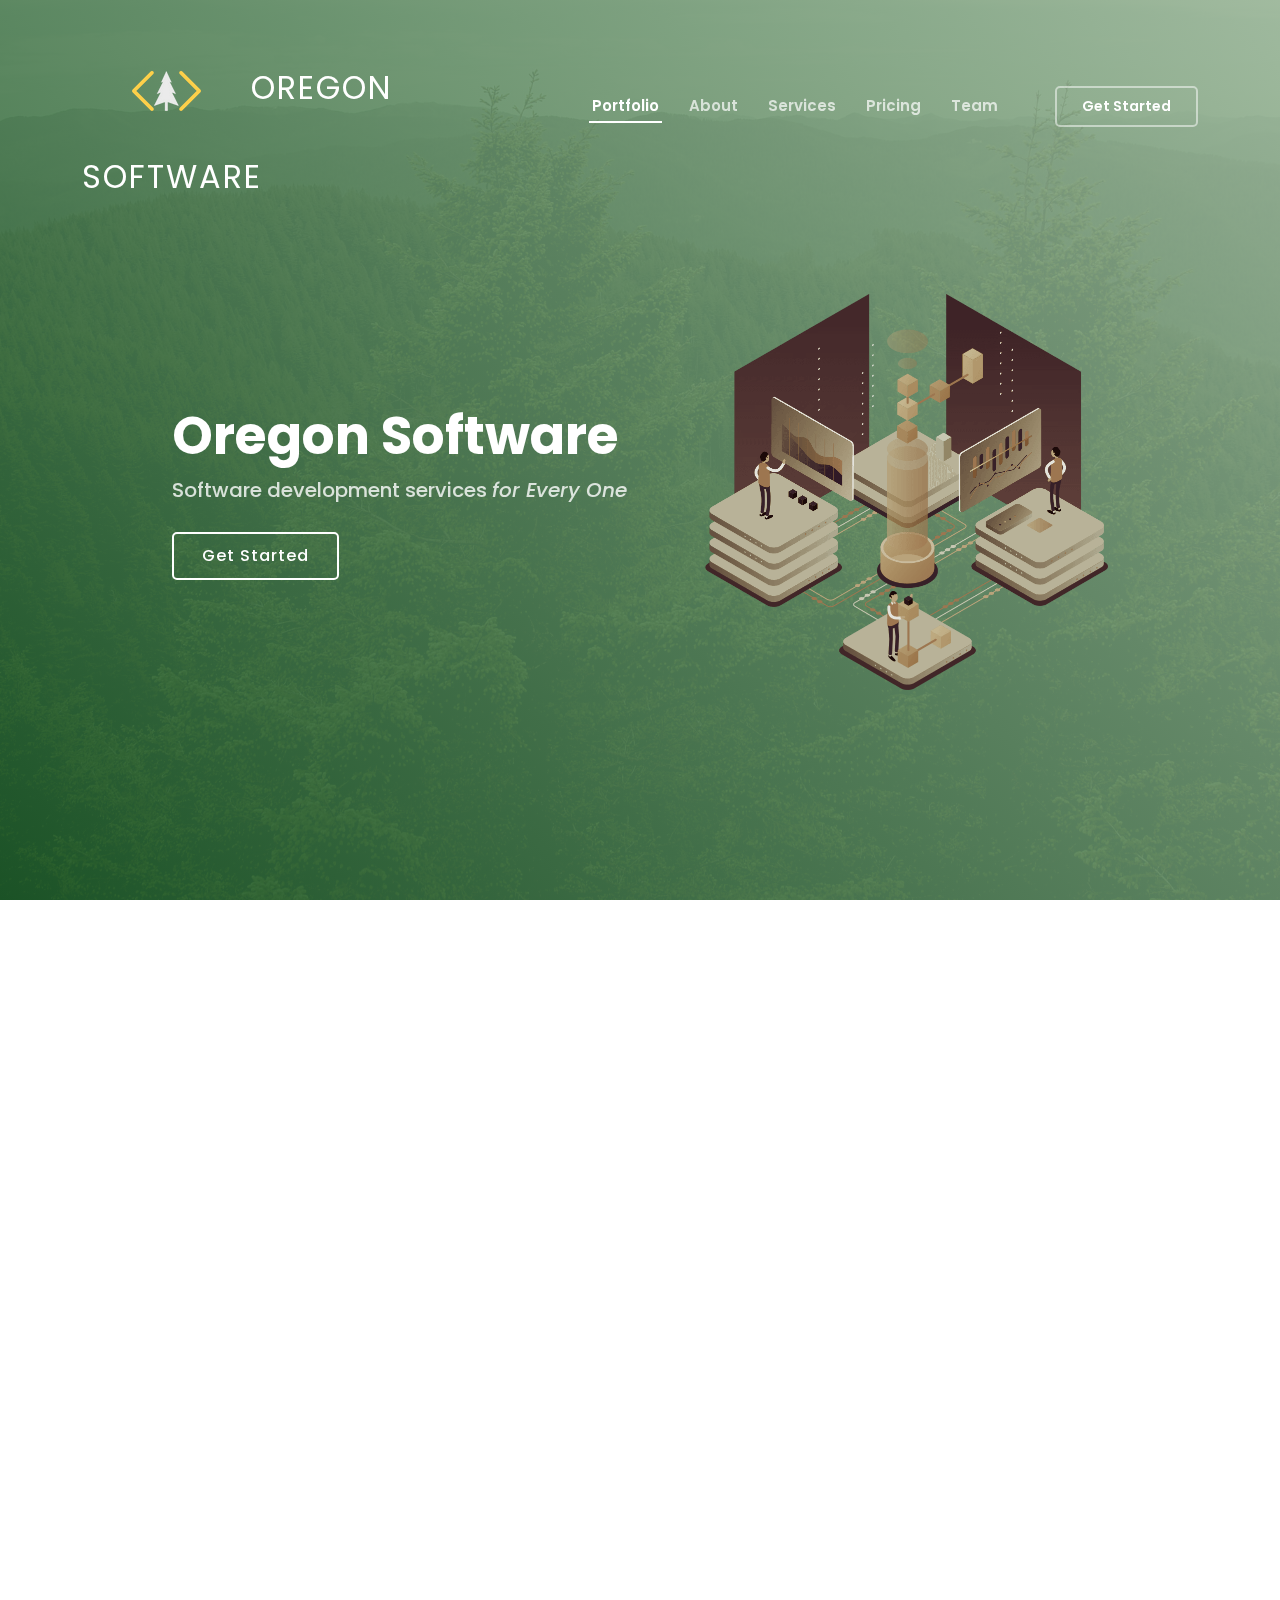
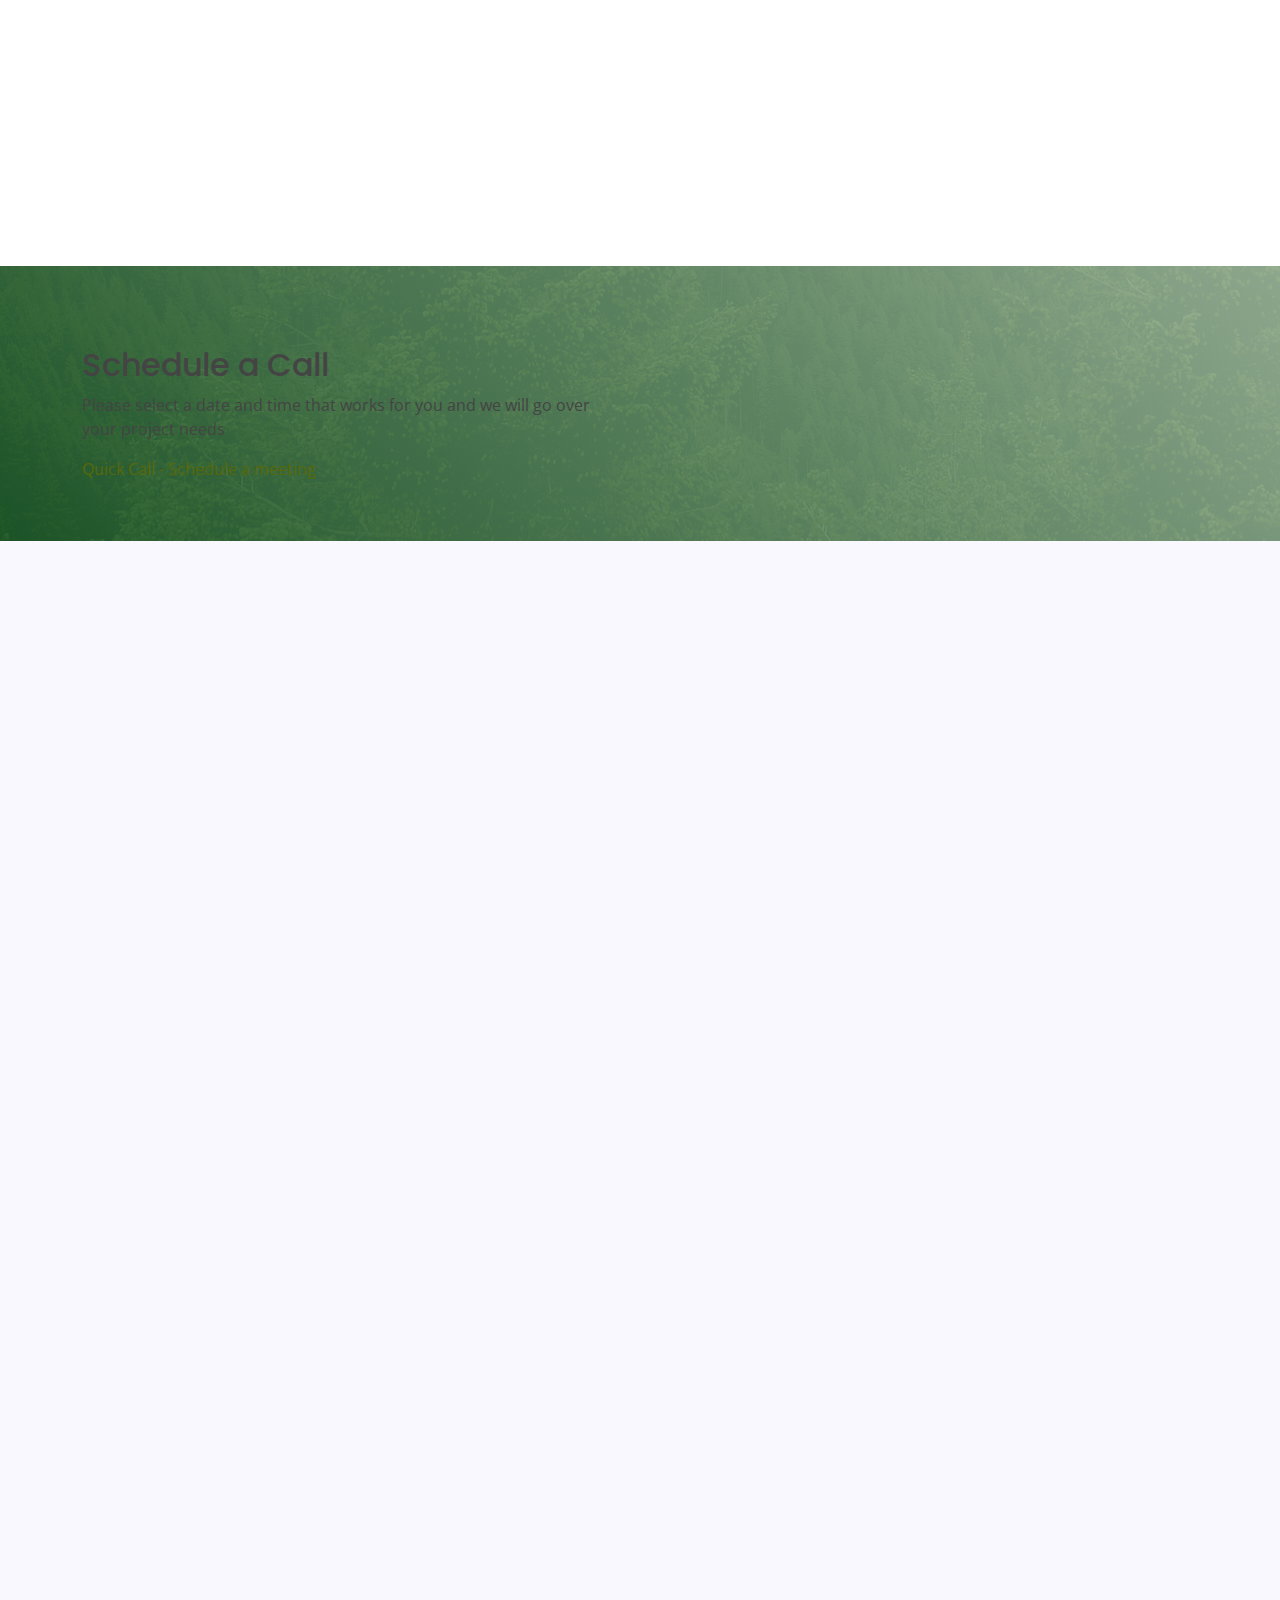
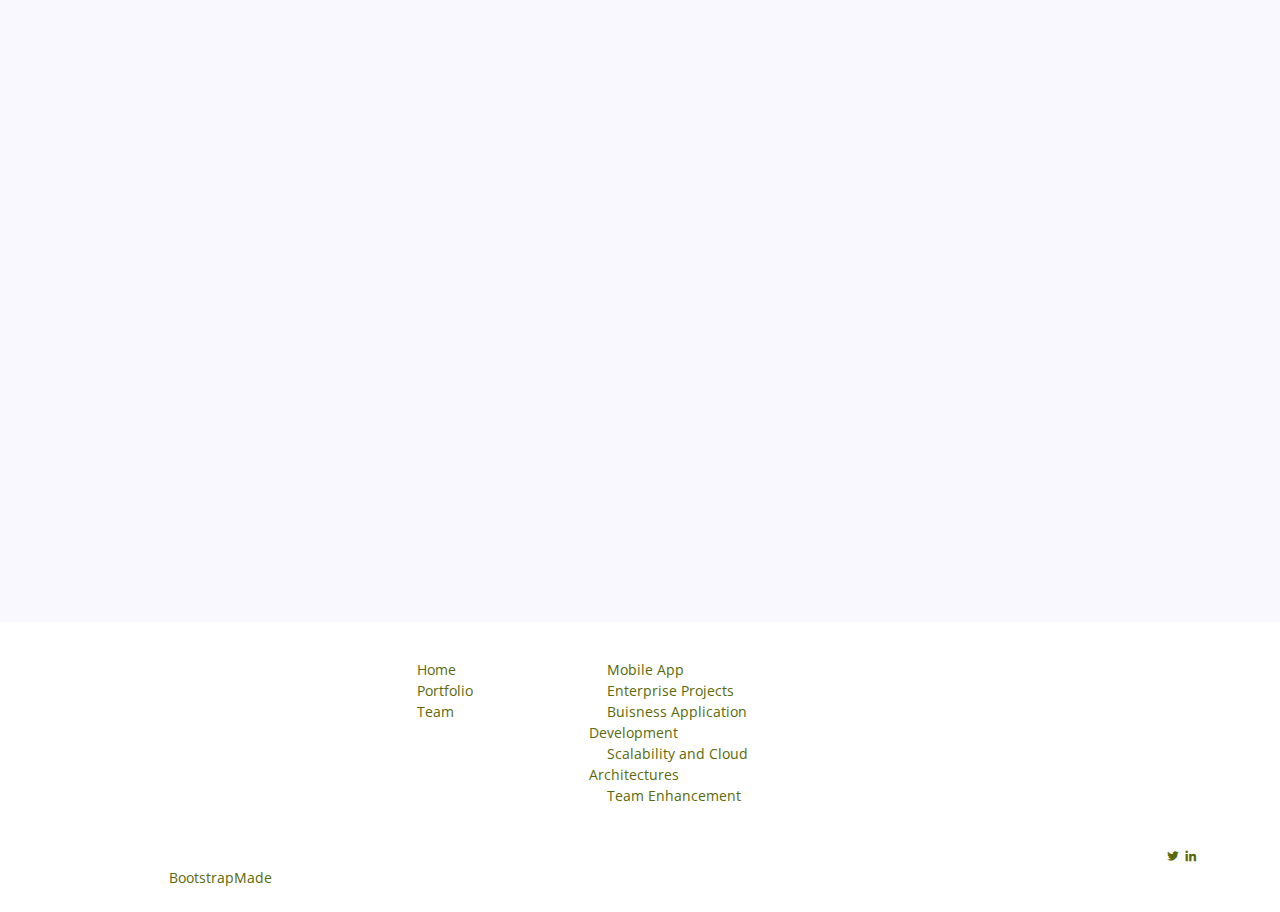
==== index.html @ da739f4c "update" ====
<!DOCTYPE html>
<html lang="en">

<head>
  <meta charset="utf-8">
  <meta content="width=device-width, initial-scale=1.0" name="viewport">

  <title>Oregon Software</title>
  <meta name="description" content="">
  <meta name="keywords" content="">

  <!-- Favicons -->
  <link href="assets/img/favicon.png" rel="icon">
  <link href="assets/img/apple-touch-icon.png" rel="apple-touch-icon">

  <!-- Google Fonts -->
  <link href="https://fonts.googleapis.com/css?family=Open+Sans:300,300i,400,400i,600,600i,700,700i|Roboto:300,300i,400,400i,500,500i,600,600i,700,700i|Poppins:300,300i,400,400i,500,500i,600,600i,700,700i" rel="stylesheet">

  <!-- Vendor CSS Files -->
  <link href="assets/vendor/aos/aos.css" rel="stylesheet">
  <link href="assets/vendor/bootstrap/css/bootstrap.min.css" rel="stylesheet">
  <link href="assets/vendor/bootstrap-icons/bootstrap-icons.css" rel="stylesheet">
  <link href="assets/vendor/boxicons/css/boxicons.min.css" rel="stylesheet">
  <link href="assets/vendor/glightbox/css/glightbox.min.css" rel="stylesheet">
  <link href="assets/vendor/swiper/swiper-bundle.min.css" rel="stylesheet">

  <!-- Template Main CSS File -->
  <link href="assets/css/style.css" rel="stylesheet">

</head>

<body>

  <!-- ======= Header ======= -->
  <header id="header" class="fixed-top ">
    <div class="container d-flex align-items-center justify-content-between">
      
      <h1 class="logo"><a href="index.html" class="logo"><img src="assets/img/logo-light.png" alt="" class="img-fluid">Oregon Software</a></h1>

      <nav id="navbar" class="navbar">
        <ul>
          <li><a class="nav-link scrollto active" href="portfolio-details.html">Portfolio</a></li>
          <li><a class="nav-link scrollto" href="#about">About</a></li>
          <li><a class="nav-link scrollto" href="#services">Services</a></li>
          <li><a class="nav-link scrollto" href="#pricing">Pricing</a></li>
          <li><a href="team.html">Team</a></li>
          <li><a class="getstarted scrollto" href="#about">Get Started</a></li>
        </ul>
        <i class="bi bi-list mobile-nav-toggle"></i>
      </nav><!-- .navbar -->

    </div>
  </header><!-- End Header -->

  <!-- ======= Hero Section ======= -->
  <section id="hero" class="d-flex align-items-center">

    <div class="container-fluid" data-aos="fade-up">
      <div class="row justify-content-center">
        <div class="col-xl-5 col-lg-6 pt-3 pt-lg-0 order-2 order-lg-1 d-flex flex-column justify-content-center">
          <h1>Oregon Software</h1>
          <h2 data-aos="fade-up" data-aos-delay="400" class="aos-init aos-animate">Software development services <em>for Every One</em></h2>
          <div><a href="#about" class="btn-get-started scrollto">Get Started</a></div>
        </div>
        <div class="col-xl-4 col-lg-6 order-1 order-lg-2 hero-img" data-aos="zoom-in" data-aos-delay="150">
          <img src="assets/img/hero-img.png" class="img-fluid animated" alt="">
        </div>
      </div>
    </div>

  </section><!-- End Hero -->

  <main id="main">

    <!-- ======= About Section ======= -->
    <section id="about" class="about">
      <div class="container">

        <div class="row">
          <div class="col-lg-6 order-1 order-lg-2" data-aos="zoom-in" data-aos-delay="150">
            <img src="assets/img/about.jpg" class="img-fluid" alt="">
          </div>
          <div class="col-lg-6 pt-4 pt-lg-0 order-2 order-lg-1 content" data-aos="fade-right">
            <h1>What we do</h1>
            <p>something something</p> 
              <ul>
                <li>Encourages open communication and collaboration among team members</li>
                <li>Builds trust and fosters a culture of honesty and accountability</li>
                <li>Improves decision-making by providing more information and insights</li>
                <li>Facilitates continuous improvement by identifying areas for growth and development</li>
                </ul>
                <h2>Positivity for Teams</h2>
                <ul>
                <li>Reduces conflicts and misunderstandings by making expectations clear and explicit</li>
                <li>Increases productivity by eliminating unnecessary bureaucracy and delays</li>
                <li>Enhances employee engagement and satisfaction by promoting transparency and fairness</li>
                <li>Helps attract and retain top talent by demonstrating a commitment to openness and transparency</li>
                <li>Encourages innovation and experimentation by creating a safe space for sharing ideas and feedback</li>
              </ul>
            <a href="#counts" class="read-more">Get Started! <i class="bi bi-long-arrow-right"></i></a>
          </div>
        </div>

      </div>
    </section><!-- End About Section -->

    <!-- ======= Counts Section ======= -->
    <section id="counts" class="counts">
      <div class="container">
        <div class="row">
          <div class="col-md-6">
            <h2>Schedule a Call</h2>
            <p>Please select a date and time that works for you and we will go over your project needs</p>
            <!-- Calendar inline widget -->
            <script type="text/javascript" async src="https://static.zcal.co/embed/v1/embed.js"></script>
            <div class="zcal-inline-widget"><a href="https://zcal.co/i/DWUW3Bte">Quick Call - Schedule a meeting</a></div>
          </div>

        </div>
      </div>
    </section><!-- End Counts Section -->

    <!-- ======= Services Section ======= -->
    <section id="services" class="services section-bg">
      <div class="container" data-aos="fade-up">

        <div class="section-title">
          <h2>Software!</h2>
          <p>Software Development</p>
        </div>

        <div class="row gy-4">
          <div class="col-lg-4 col-md-6 d-flex align-items-stretch" data-aos="zoom-in" data-aos-delay="100">
            <div class="icon-box iconbox-blue">
              <div class="icon">
                <svg width="100" height="100" viewBox="0 0 600 600" xmlns="http://www.w3.org/2000/svg">
                  <path stroke="none" stroke-width="0" fill="#f5f5f5" d="M300,521.0016835830174C376.1290562159157,517.8887921683347,466.0731472004068,529.7835943286574,510.70327084640275,468.03025145048787C554.3714126377745,407.6079735673963,508.03601936045806,328.9844924480964,491.2728898941984,256.3432110539036C474.5976632858925,184.082847569629,479.9380746630129,96.60480741107993,416.23090153303,58.64404602377083C348.86323505073057,18.502131276798302,261.93793281208167,40.57373210992963,193.5410806939664,78.93577620505333C130.42746243093433,114.334589627462,98.30271207620316,179.96522072025542,76.75703585869454,249.04625023123273C51.97151888228291,328.5150500222984,13.704378332031375,421.85034740162234,66.52175969318436,486.19268352777647C119.04800174914682,550.1803526380478,217.28368757567262,524.383925680826,300,521.0016835830174"></path>
                </svg>
                <i class="bx bxl-dribbble"></i>
              </div>
              <h4><a href="">Development</a></h4>
              <ul>
                <li><strong>Introduction to radical transparency in software development:</strong><br/> In this session, we will discuss what radical transparency is and how it can benefit software development teams.</li>
         
              </ul>
            </div>
          </div>

          <div class="col-lg-4 col-md-6 d-flex align-items-stretch" data-aos="zoom-in" data-aos-delay="200">
            <div class="icon-box iconbox-orange ">
              <div class="icon">
                <svg width="100" height="100" viewBox="0 0 600 600" xmlns="http://www.w3.org/2000/svg">
                  <path stroke="none" stroke-width="0" fill="#f5f5f5" d="M300,582.0697525312426C382.5290701553225,586.8405444964366,449.9789794690241,525.3245884688669,502.5850820975895,461.55621195738473C556.606425686781,396.0723002908107,615.8543463187945,314.28637112970534,586.6730223649479,234.56875336149918C558.9533121215079,158.8439757836574,454.9685369536778,164.00468322053177,381.49747125262974,130.76875717737553C312.15926192815925,99.40240125094834,248.97055460311594,18.661163978235184,179.8680185752513,50.54337015887873C110.5421016452524,82.52863877960104,119.82277516462835,180.83849132639028,109.12597500060166,256.43424936330496C100.08760227029461,320.3096726198365,92.17705696193138,384.0621239912766,124.79988738764834,439.7174275375508C164.83382741302287,508.01625554203684,220.96474134820875,577.5009287672846,300,582.0697525312426"></path>
                </svg>
                <i class="bx bx-file"></i>
              </div>
              <h4><a href="">Design</a></h4>
              <ul>
                <li><strong>Overview of training katas and their role in developing new skills:</strong><br/>We will discuss what training katas are and how they can be used to develop new skills.</li>
              
              </ul>
            </div>
          </div>

          <div class="col-lg-4 col-md-6 d-flex align-items-stretch" data-aos="zoom-in" data-aos-delay="300">
            <div class="icon-box iconbox-pink">
              <div class="icon">
                <svg width="100" height="100" viewBox="0 0 600 600" xmlns="http://www.w3.org/2000/svg">
                  <path stroke="none" stroke-width="0" fill="#f5f5f5" d="M300,541.5067337569781C382.14930387511276,545.0595476570109,479.8736841581634,548.3450877840088,526.4010558755058,480.5488172755941C571.5218469581645,414.80211281144784,517.5187510058486,332.0715597781072,496.52539010469104,255.14436215662573C477.37192572678356,184.95920475031193,473.57363656557914,105.61284051026155,413.0603344069578,65.22779650032875C343.27470386102294,18.654635553484475,251.2091493199835,5.337323636656869,175.0934190732945,40.62881213300186C97.87086631185822,76.43348514350839,51.98124368387456,156.15599469081315,36.44837278890362,239.84606092416172C21.716077023791087,319.22268207091537,43.775223500013084,401.1760424656574,96.891909868211,461.97329694683043C147.22146801428983,519.5804099606455,223.5754009179313,538.201503339737,300,541.5067337569781"></path>
                </svg>
                <i class="bx bx-tachometer"></i>
              </div>
              <h4><a href="">Summary</a></h4>
              <p>Overall.</p>
            </div>
          </div>

          
      </div>
    </section><!-- End Services Section -->



    <!-- ======= Testimonials Section ======= -->
    <section id="testimonials" class="testimonials section-bg">
      <div class="container" data-aos="fade-up">

        <div class="section-title">
          <h2>Testimonials</h2>
          <p>These are 100% "real" testimonials, and "not" generated by an AI in the style of a celebrity.  Transparency!</p>
        </div>

        <div class="testimonials-slider swiper" data-aos="fade-up" data-aos-delay="100">
          <div class="swiper-wrapper">

            <div class="swiper-slide">
              <div class="testimonial-item">
                <p>
                  <i class="bx bxs-quote-alt-left quote-icon-left"></i>
                  I was skeptical at first, but after attending the radical software development training, I realized that my entire life had been leading up to that moment. I finally found my true purpose in life: to debug code until the wee hours of the morning. Thank you, radical software development training, for showing me the light!
                  <i class="bx bxs-quote-alt-right quote-icon-right"></i>
                </p>
                <img src="assets/img/testimonials/andy.jpeg" class="testimonial-img" alt="">
                <h3>Andy Kaufman</h3>
                <h4>CTO &amp; Founder</h4>
              </div>
            </div><!-- End testimonial item -->

            <div class="swiper-slide">
              <div class="testimonial-item">
                <p>
                  <i class="bx bxs-quote-alt-left quote-icon-left"></i>
                  Before I started radical software therapy, I thought I was losing my mind. My code was buggy, my deadlines were looming, and my boss was breathing down my neck. But after just one session, I felt like a new man. They helped me work through my issues with debugging and gave me some great tips for managing my stress. Now, I'm a lean, mean, coding machine! Thanks, radical software therapy, for giving me the tools to succeed!
                  <i class="bx bxs-quote-alt-right quote-icon-right"></i>
                </p>
                <img src="assets/img/testimonials/katz.jpg" class="testimonial-img" alt="">
                <h3>Dr. Katz</h3>
                <h4>Backend Developer</h4>
              </div>
            </div><!-- End testimonial item -->

            <div class="swiper-slide">
              <div class="testimonial-item">
                <p>
                  <i class="bx bxs-quote-alt-left quote-icon-left"></i>
                  Let me tell you something, folks. Before I attended the radical software development training, I was just another angry man shouting at his computer. But now, I'm an angry man who knows how to shout at his computer with purpose. If you want to unleash your inner rage and turn it into something productive, this training is for you!
                  <i class="bx bxs-quote-alt-right quote-icon-right"></i>
                </p>
                <img src="assets/img/testimonials/lewis.jpeg" class="testimonial-img" alt="">
                <h3>Lewis Black</h3>
                <h4>UX/UI</h4>
              </div>
            </div><!-- End testimonial item -->

            <div class="swiper-slide">
              <div class="testimonial-item">
                <p>
                  <i class="bx bxs-quote-alt-left quote-icon-left"></i>
                  I was a bit intimidated by the whole programming thing, but the radical software development training made it accessible and fun. I never thought I'd say this, but I actually enjoy writing code now. It's like solving a puzzle, except the puzzle is constantly changing and sometimes frustrating. Thanks for the challenge, radical software development training!
                  <i class="bx bxs-quote-alt-right quote-icon-right"></i>
                </p>
                <img src="assets/img/testimonials/janeane.jpg" class="testimonial-img" alt="">
                <h3>Janeane Garofalo</h3>
                <h4>Freelance Data Scientist</h4>
              </div>
            </div><!-- End testimonial item -->

            <div class="swiper-slide">
              <div class="testimonial-item">
                <p>
                  <i class="bx bxs-quote-alt-left quote-icon-left"></i>
                  I just had to come back and tell you folks about the impact the radical software development training had on my life. I used to be a stand-up comedian, but now I'm a sit-down programmer. I don't know what that means, but I do know that I'm making more money and getting more laughs. Thanks, radical software development training, for giving me a new lease on life!
                  <i class="bx bxs-quote-alt-right quote-icon-right"></i>
                </p>
                <img src="assets/img/testimonials/andy.jpeg" class="testimonial-img" alt="">
                <h3>Andy Kaufman (again)</h3>
                <h4>Pro Wrestler</h4>
              </div>
            </div><!-- End testimonial item -->

          </div>
          <div class="swiper-pagination"></div>
        </div>

      </div>
    </section><!-- End Testimonials Section -->

    
   

    
  <!-- ======= Footer ======= -->
  <footer id="footer">

    <div class="footer-top">
      <div class="container">
        <div class="row">

          <div class="col-lg-3 col-md-6 footer-contact">
            <h3>Oregon Software</h3>
            <p>
              Portland, Oregon <br>
              United States <br><br>
              <strong>Email:</strong> info@oregonsoftware.com<br>
            </p>
          </div>

          <div class="col-lg-2 col-md-6 footer-links">
            <h4>Useful Links</h4>
            <ul>
              <li><i class="bx bx-chevron-right"></i> <a href="index.html">Home</a></li>
              <li><i class="bx bx-chevron-right"></i> <a href="portfolio-details.html">Portfolio</a></li>
              <li><i class="bx bx-chevron-right"></i> <a href="team.html">Team</a></li>
            </ul>
          </div>

          <div class="col-lg-3 col-md-6 footer-links">
            <h4>Our Services</h4>
            <ul>
              <li><i class="bx bx-chevron-right"></i> <a href="#">Mobile App</a></li>
              <li><i class="bx bx-chevron-right"></i> <a href="#">Enterprise Projects</a></li>
              <li><i class="bx bx-chevron-right"></i> <a href="#">Buisness Application Development</a></li>
              <li><i class="bx bx-chevron-right"></i> <a href="#">Scalability and Cloud Architectures</a></li>
              <li><i class="bx bx-chevron-right"></i> <a href="#">Team Enhancement</a></li>
            </ul>
          </div>

        </div>
      </div>
    </div>

    <div class="container">

      <div class="copyright-wrap d-md-flex py-4">
        <div class="me-md-auto text-center text-md-start">
          <div class="copyright">
            &copy; Copyright <strong><span>Oregon Software</span></strong>. All Rights Reserved
          </div>
          <div class="credits">
            <!-- All the links in the footer should remain intact. -->
            <!-- You can delete the links only if you purchased the pro version. -->
            <!-- Licensing information: https://bootstrapmade.com/license/ -->
            <!-- Purchase the pro version with working PHP/AJAX contact form: https://bootstrapmade.com/techie-free-skin-bootstrap-3/ -->
            Designed by <a href="https://bootstrapmade.com/">BootstrapMade</a>
          </div>
        </div>
        <div class="social-links text-center text-md-right pt-3 pt-md-0">
          <a href="https://www.twitter.com/radtherapydev" class="twitter"><i class="bx bxl-twitter"></i></a>
          <a href="https://www.linkedin.com/company/openbuild" class="linkedin"><i class="bx bxl-linkedin"></i></a>
        </div>
      </div>

    </div>
  </footer><!-- End Footer -->

  <a href="#" class="back-to-top d-flex align-items-center justify-content-center"><i class="bi bi-arrow-up-short"></i></a>
  <div id="preloader"></div>

  <!-- Vendor JS Files -->
  <script src="assets/vendor/purecounter/purecounter_vanilla.js"></script>
  <script src="assets/vendor/aos/aos.js"></script>
  <script src="assets/vendor/bootstrap/js/bootstrap.bundle.min.js"></script>
  <script src="assets/vendor/glightbox/js/glightbox.min.js"></script>
  <script src="assets/vendor/isotope-layout/isotope.pkgd.min.js"></script>
  <script src="assets/vendor/swiper/swiper-bundle.min.js"></script>
  <script src="assets/vendor/php-email-form/validate.js"></script>

  <!-- Template Main JS File -->
  <script src="assets/js/main.js"></script>

  <!-- Feth Jokes JS File -->
  <script src="assets/js/jokes.js"></script>

</body>

</html>
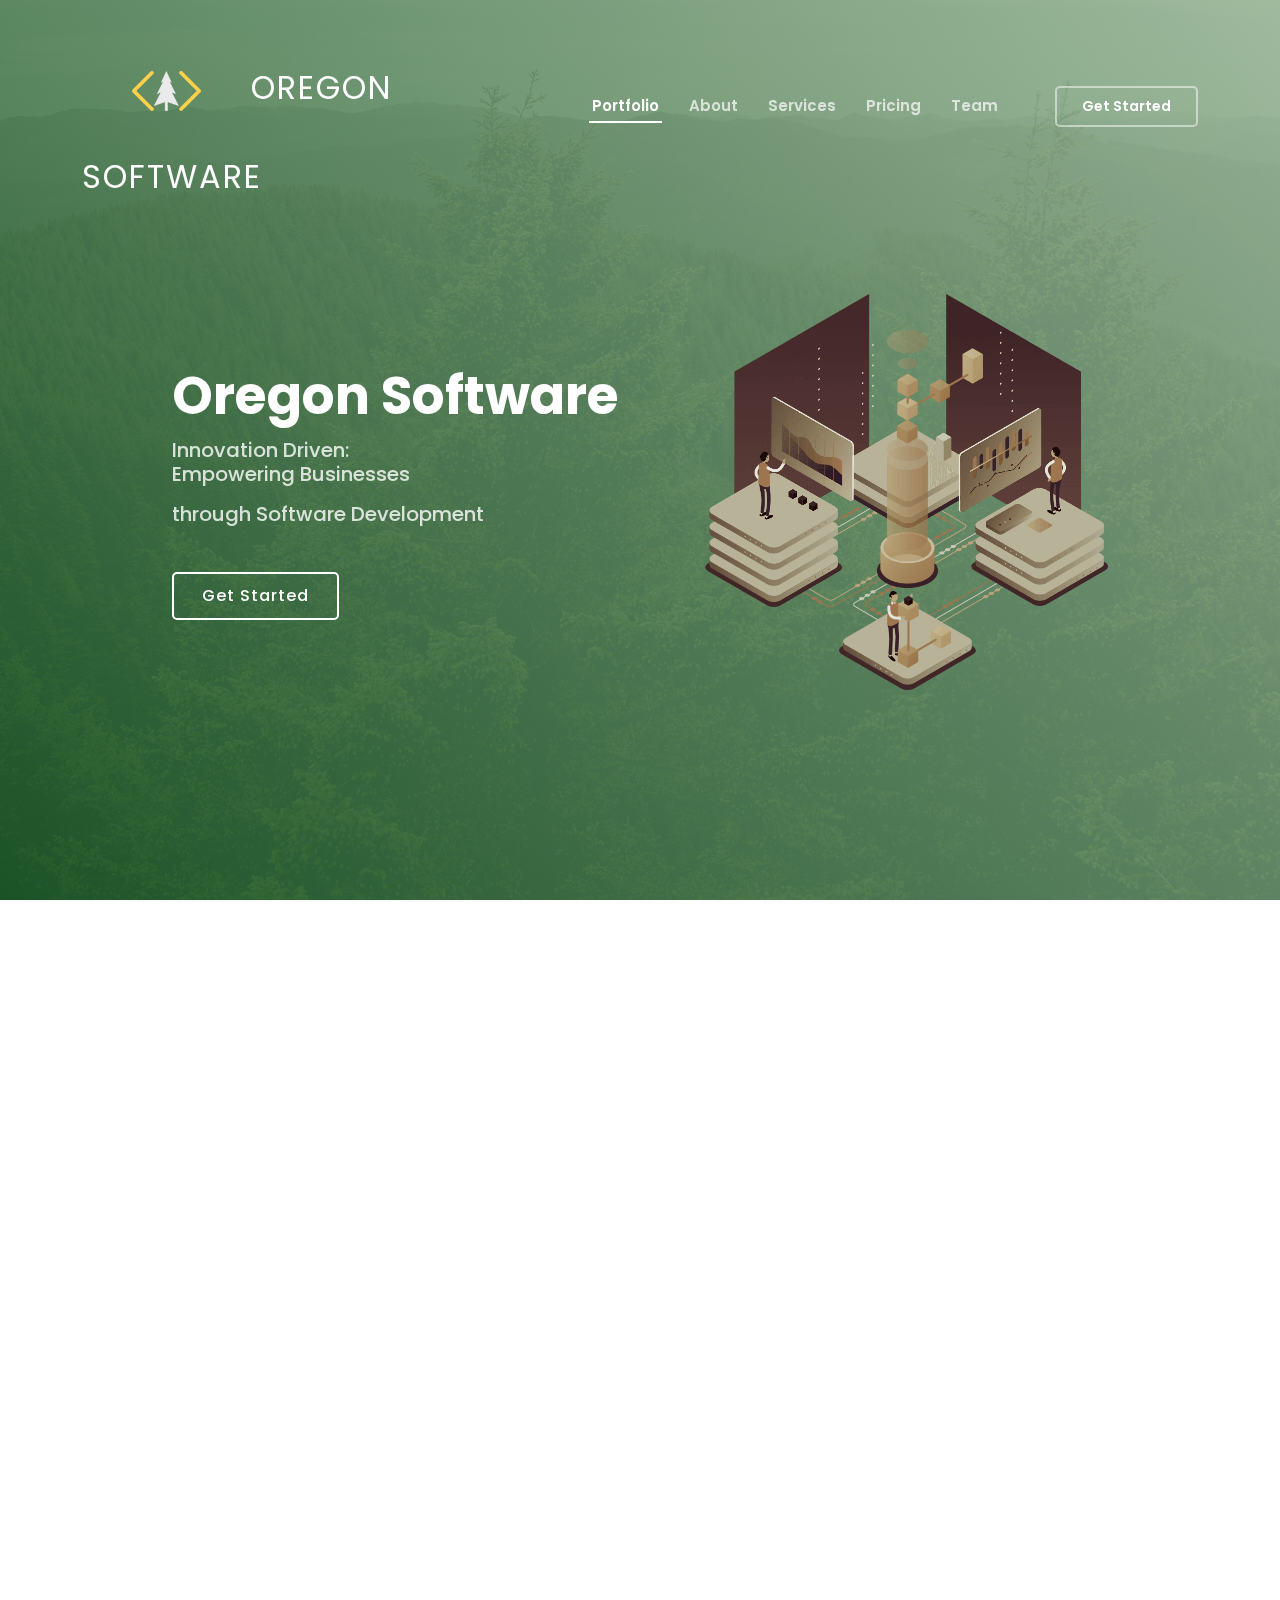
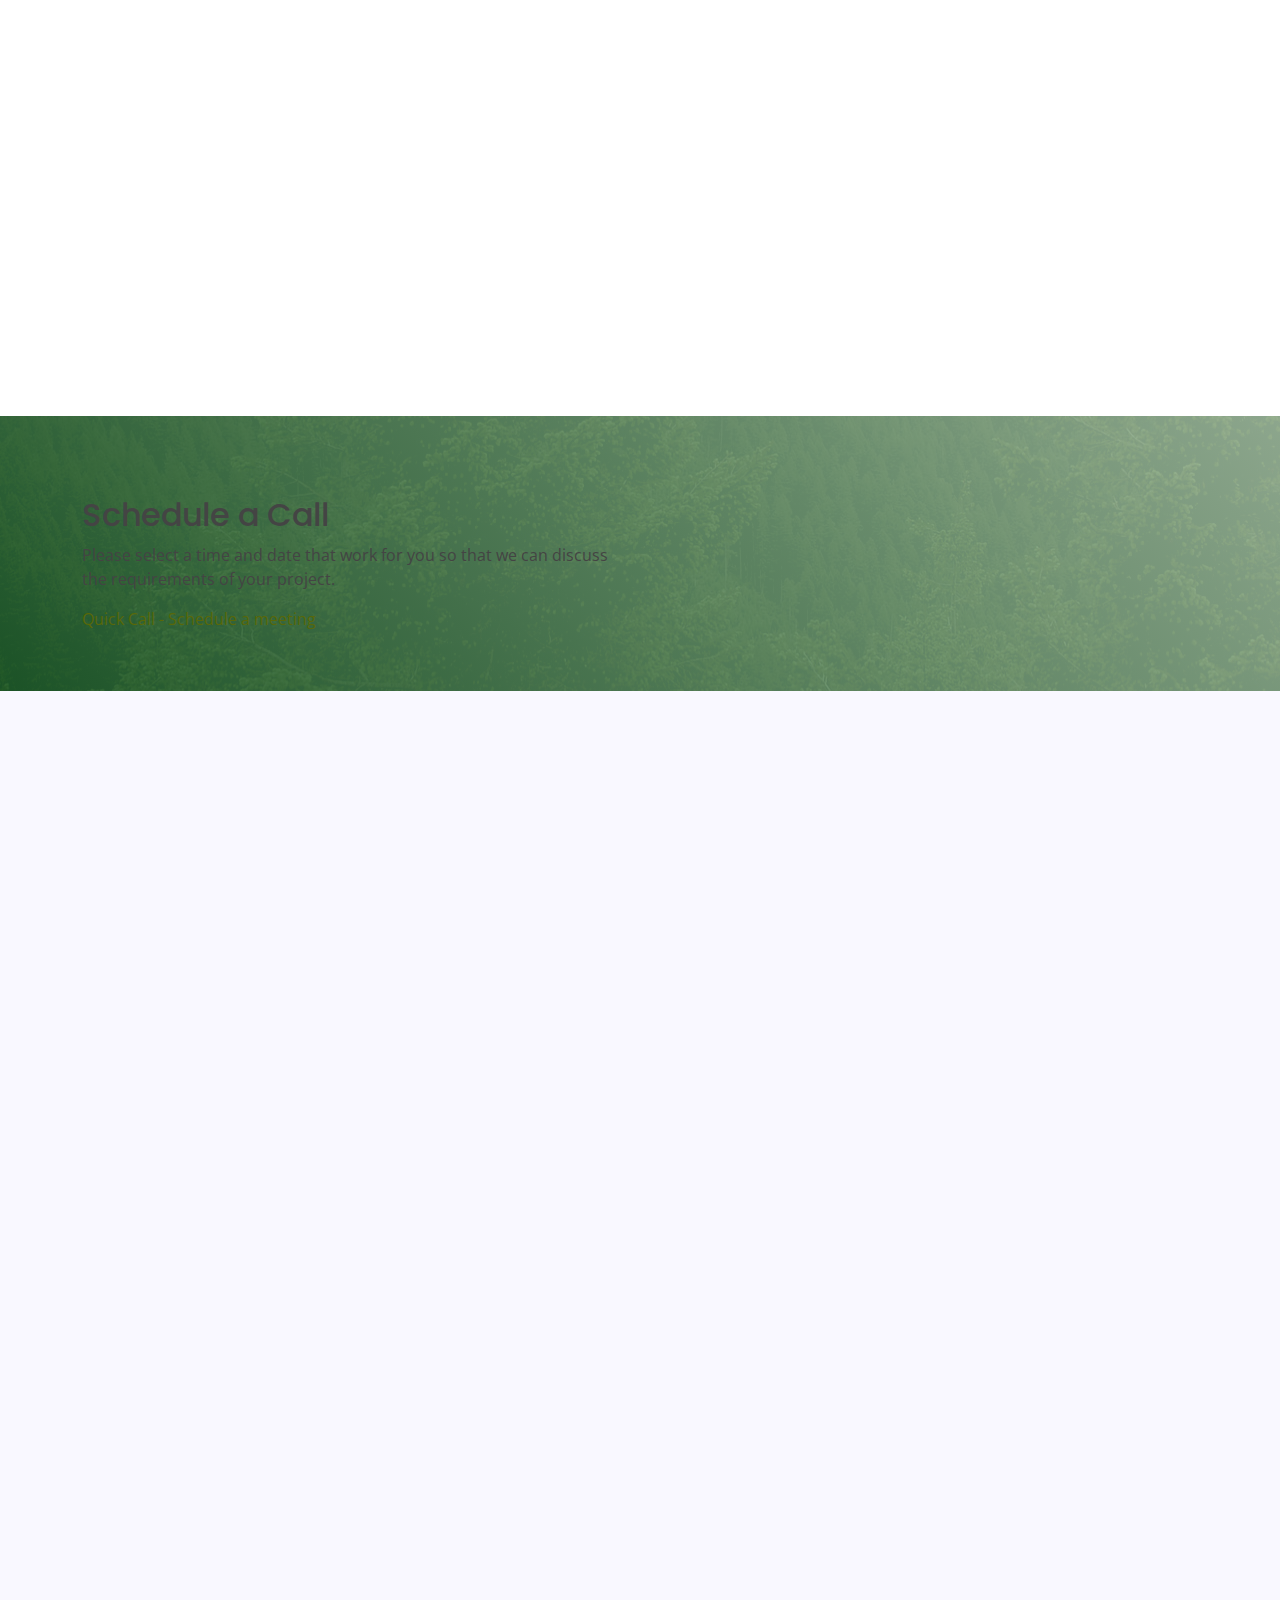
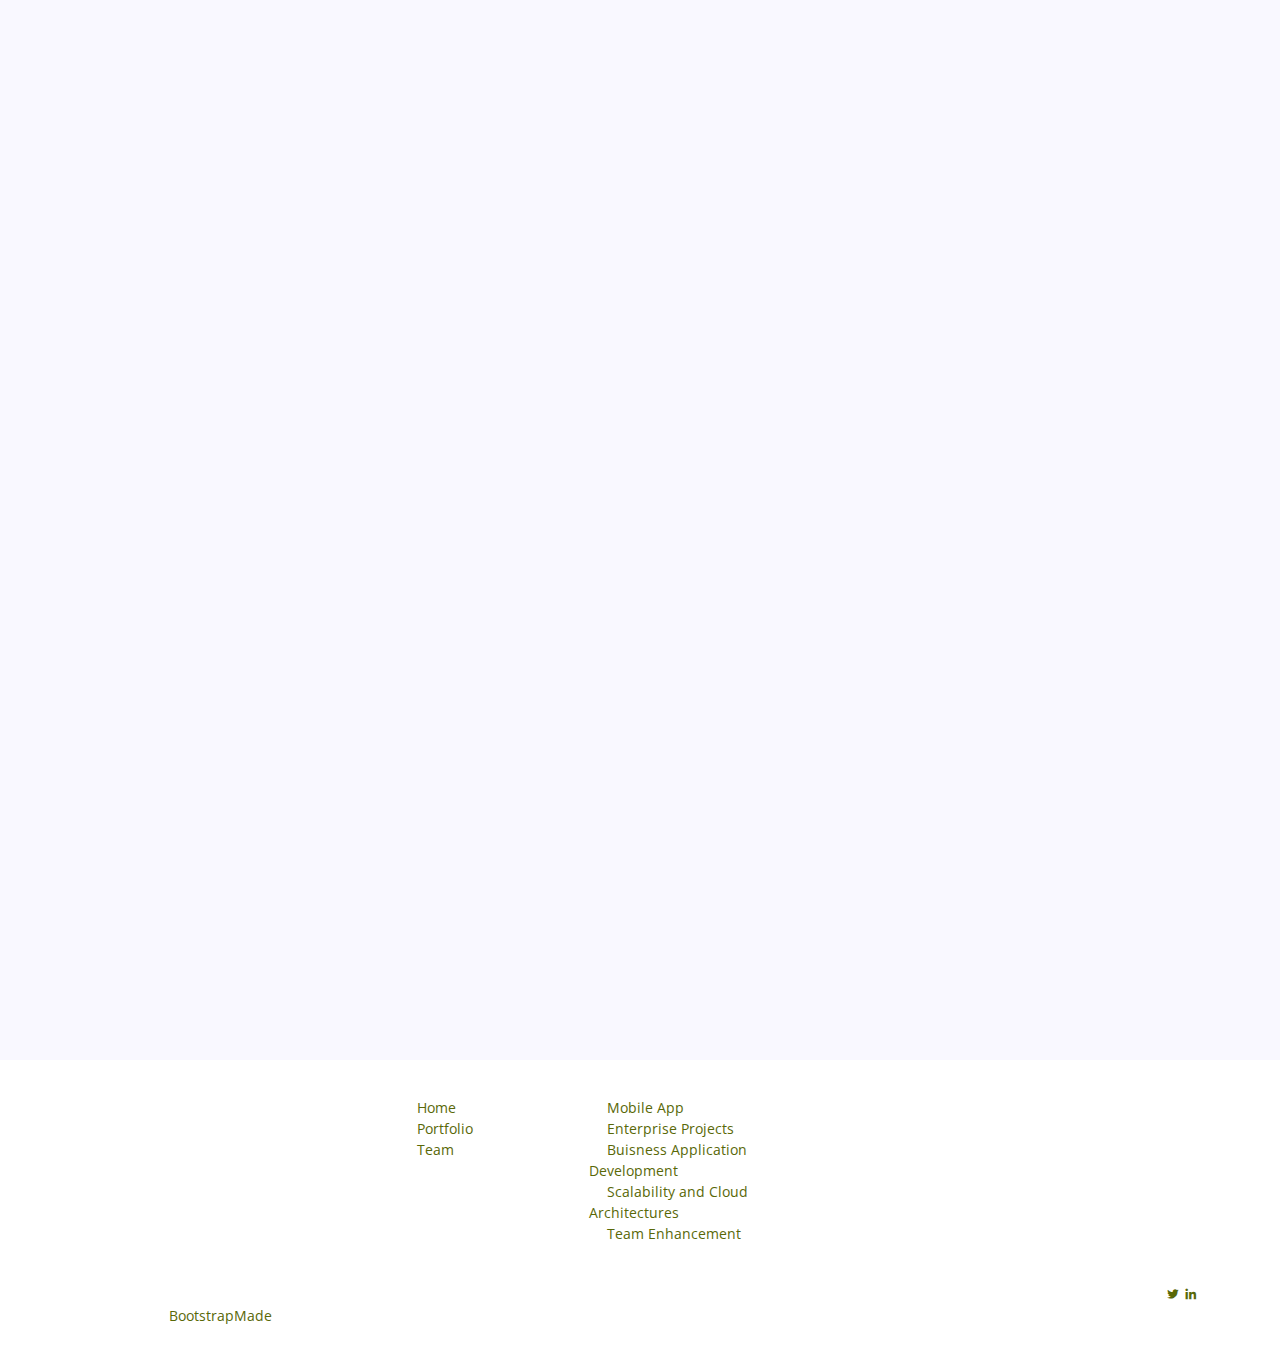
==== commit 94217c4e: "update with changes from Marina" ====
--- a/index.html
+++ b/index.html
@@ -1,356 +1,368 @@
-<!DOCTYPE html>
-<html lang="en">
-
-<head>
-  <meta charset="utf-8">
-  <meta content="width=device-width, initial-scale=1.0" name="viewport">
-
-  <title>Oregon Software</title>
-  <meta name="description" content="">
-  <meta name="keywords" content="">
-
-  <!-- Favicons -->
-  <link href="assets/img/favicon.png" rel="icon">
-  <link href="assets/img/apple-touch-icon.png" rel="apple-touch-icon">
-
-  <!-- Google Fonts -->
-  <link href="https://fonts.googleapis.com/css?family=Open+Sans:300,300i,400,400i,600,600i,700,700i|Roboto:300,300i,400,400i,500,500i,600,600i,700,700i|Poppins:300,300i,400,400i,500,500i,600,600i,700,700i" rel="stylesheet">
-
-  <!-- Vendor CSS Files -->
-  <link href="assets/vendor/aos/aos.css" rel="stylesheet">
-  <link href="assets/vendor/bootstrap/css/bootstrap.min.css" rel="stylesheet">
-  <link href="assets/vendor/bootstrap-icons/bootstrap-icons.css" rel="stylesheet">
-  <link href="assets/vendor/boxicons/css/boxicons.min.css" rel="stylesheet">
-  <link href="assets/vendor/glightbox/css/glightbox.min.css" rel="stylesheet">
-  <link href="assets/vendor/swiper/swiper-bundle.min.css" rel="stylesheet">
-
-  <!-- Template Main CSS File -->
-  <link href="assets/css/style.css" rel="stylesheet">
-
-</head>
-
-<body>
-
-  <!-- ======= Header ======= -->
-  <header id="header" class="fixed-top ">
-    <div class="container d-flex align-items-center justify-content-between">
-      
-      <h1 class="logo"><a href="index.html" class="logo"><img src="assets/img/logo-light.png" alt="" class="img-fluid">Oregon Software</a></h1>
-
-      <nav id="navbar" class="navbar">
-        <ul>
-          <li><a class="nav-link scrollto active" href="portfolio-details.html">Portfolio</a></li>
-          <li><a class="nav-link scrollto" href="#about">About</a></li>
-          <li><a class="nav-link scrollto" href="#services">Services</a></li>
-          <li><a class="nav-link scrollto" href="#pricing">Pricing</a></li>
-          <li><a href="team.html">Team</a></li>
-          <li><a class="getstarted scrollto" href="#about">Get Started</a></li>
-        </ul>
-        <i class="bi bi-list mobile-nav-toggle"></i>
-      </nav><!-- .navbar -->
-
-    </div>
-  </header><!-- End Header -->
-
-  <!-- ======= Hero Section ======= -->
-  <section id="hero" class="d-flex align-items-center">
-
-    <div class="container-fluid" data-aos="fade-up">
-      <div class="row justify-content-center">
-        <div class="col-xl-5 col-lg-6 pt-3 pt-lg-0 order-2 order-lg-1 d-flex flex-column justify-content-center">
-          <h1>Oregon Software</h1>
-          <h2 data-aos="fade-up" data-aos-delay="400" class="aos-init aos-animate">Software development services <em>for Every One</em></h2>
-          <div><a href="#about" class="btn-get-started scrollto">Get Started</a></div>
-        </div>
-        <div class="col-xl-4 col-lg-6 order-1 order-lg-2 hero-img" data-aos="zoom-in" data-aos-delay="150">
-          <img src="assets/img/hero-img.png" class="img-fluid animated" alt="">
-        </div>
-      </div>
-    </div>
-
-  </section><!-- End Hero -->
-
-  <main id="main">
-
-    <!-- ======= About Section ======= -->
-    <section id="about" class="about">
-      <div class="container">
-
-        <div class="row">
-          <div class="col-lg-6 order-1 order-lg-2" data-aos="zoom-in" data-aos-delay="150">
-            <img src="assets/img/about.jpg" class="img-fluid" alt="">
-          </div>
-          <div class="col-lg-6 pt-4 pt-lg-0 order-2 order-lg-1 content" data-aos="fade-right">
-            <h1>What we do</h1>
-            <p>something something</p> 
-              <ul>
-                <li>Encourages open communication and collaboration among team members</li>
-                <li>Builds trust and fosters a culture of honesty and accountability</li>
-                <li>Improves decision-making by providing more information and insights</li>
-                <li>Facilitates continuous improvement by identifying areas for growth and development</li>
-                </ul>
-                <h2>Positivity for Teams</h2>
-                <ul>
-                <li>Reduces conflicts and misunderstandings by making expectations clear and explicit</li>
-                <li>Increases productivity by eliminating unnecessary bureaucracy and delays</li>
-                <li>Enhances employee engagement and satisfaction by promoting transparency and fairness</li>
-                <li>Helps attract and retain top talent by demonstrating a commitment to openness and transparency</li>
-                <li>Encourages innovation and experimentation by creating a safe space for sharing ideas and feedback</li>
-              </ul>
-            <a href="#counts" class="read-more">Get Started! <i class="bi bi-long-arrow-right"></i></a>
-          </div>
-        </div>
-
-      </div>
-    </section><!-- End About Section -->
-
-    <!-- ======= Counts Section ======= -->
-    <section id="counts" class="counts">
-      <div class="container">
-        <div class="row">
-          <div class="col-md-6">
-            <h2>Schedule a Call</h2>
-            <p>Please select a date and time that works for you and we will go over your project needs</p>
-            <!-- Calendar inline widget -->
-            <script type="text/javascript" async src="https://static.zcal.co/embed/v1/embed.js"></script>
-            <div class="zcal-inline-widget"><a href="https://zcal.co/i/DWUW3Bte">Quick Call - Schedule a meeting</a></div>
-          </div>
-
-        </div>
-      </div>
-    </section><!-- End Counts Section -->
-
-    <!-- ======= Services Section ======= -->
-    <section id="services" class="services section-bg">
-      <div class="container" data-aos="fade-up">
-
-        <div class="section-title">
-          <h2>Software!</h2>
-          <p>Software Development</p>
-        </div>
-
-        <div class="row gy-4">
-          <div class="col-lg-4 col-md-6 d-flex align-items-stretch" data-aos="zoom-in" data-aos-delay="100">
-            <div class="icon-box iconbox-blue">
-              <div class="icon">
-                <svg width="100" height="100" viewBox="0 0 600 600" xmlns="http://www.w3.org/2000/svg">
-                  <path stroke="none" stroke-width="0" fill="#f5f5f5" d="M300,521.0016835830174C376.1290562159157,517.8887921683347,466.0731472004068,529.7835943286574,510.70327084640275,468.03025145048787C554.3714126377745,407.6079735673963,508.03601936045806,328.9844924480964,491.2728898941984,256.3432110539036C474.5976632858925,184.082847569629,479.9380746630129,96.60480741107993,416.23090153303,58.64404602377083C348.86323505073057,18.502131276798302,261.93793281208167,40.57373210992963,193.5410806939664,78.93577620505333C130.42746243093433,114.334589627462,98.30271207620316,179.96522072025542,76.75703585869454,249.04625023123273C51.97151888228291,328.5150500222984,13.704378332031375,421.85034740162234,66.52175969318436,486.19268352777647C119.04800174914682,550.1803526380478,217.28368757567262,524.383925680826,300,521.0016835830174"></path>
-                </svg>
-                <i class="bx bxl-dribbble"></i>
-              </div>
-              <h4><a href="">Development</a></h4>
-              <ul>
-                <li><strong>Introduction to radical transparency in software development:</strong><br/> In this session, we will discuss what radical transparency is and how it can benefit software development teams.</li>
-         
-              </ul>
-            </div>
-          </div>
-
-          <div class="col-lg-4 col-md-6 d-flex align-items-stretch" data-aos="zoom-in" data-aos-delay="200">
-            <div class="icon-box iconbox-orange ">
-              <div class="icon">
-                <svg width="100" height="100" viewBox="0 0 600 600" xmlns="http://www.w3.org/2000/svg">
-                  <path stroke="none" stroke-width="0" fill="#f5f5f5" d="M300,582.0697525312426C382.5290701553225,586.8405444964366,449.9789794690241,525.3245884688669,502.5850820975895,461.55621195738473C556.606425686781,396.0723002908107,615.8543463187945,314.28637112970534,586.6730223649479,234.56875336149918C558.9533121215079,158.8439757836574,454.9685369536778,164.00468322053177,381.49747125262974,130.76875717737553C312.15926192815925,99.40240125094834,248.97055460311594,18.661163978235184,179.8680185752513,50.54337015887873C110.5421016452524,82.52863877960104,119.82277516462835,180.83849132639028,109.12597500060166,256.43424936330496C100.08760227029461,320.3096726198365,92.17705696193138,384.0621239912766,124.79988738764834,439.7174275375508C164.83382741302287,508.01625554203684,220.96474134820875,577.5009287672846,300,582.0697525312426"></path>
-                </svg>
-                <i class="bx bx-file"></i>
-              </div>
-              <h4><a href="">Design</a></h4>
-              <ul>
-                <li><strong>Overview of training katas and their role in developing new skills:</strong><br/>We will discuss what training katas are and how they can be used to develop new skills.</li>
-              
-              </ul>
-            </div>
-          </div>
-
-          <div class="col-lg-4 col-md-6 d-flex align-items-stretch" data-aos="zoom-in" data-aos-delay="300">
-            <div class="icon-box iconbox-pink">
-              <div class="icon">
-                <svg width="100" height="100" viewBox="0 0 600 600" xmlns="http://www.w3.org/2000/svg">
-                  <path stroke="none" stroke-width="0" fill="#f5f5f5" d="M300,541.5067337569781C382.14930387511276,545.0595476570109,479.8736841581634,548.3450877840088,526.4010558755058,480.5488172755941C571.5218469581645,414.80211281144784,517.5187510058486,332.0715597781072,496.52539010469104,255.14436215662573C477.37192572678356,184.95920475031193,473.57363656557914,105.61284051026155,413.0603344069578,65.22779650032875C343.27470386102294,18.654635553484475,251.2091493199835,5.337323636656869,175.0934190732945,40.62881213300186C97.87086631185822,76.43348514350839,51.98124368387456,156.15599469081315,36.44837278890362,239.84606092416172C21.716077023791087,319.22268207091537,43.775223500013084,401.1760424656574,96.891909868211,461.97329694683043C147.22146801428983,519.5804099606455,223.5754009179313,538.201503339737,300,541.5067337569781"></path>
-                </svg>
-                <i class="bx bx-tachometer"></i>
-              </div>
-              <h4><a href="">Summary</a></h4>
-              <p>Overall.</p>
-            </div>
-          </div>
-
-          
-      </div>
-    </section><!-- End Services Section -->
-
-
-
-    <!-- ======= Testimonials Section ======= -->
-    <section id="testimonials" class="testimonials section-bg">
-      <div class="container" data-aos="fade-up">
-
-        <div class="section-title">
-          <h2>Testimonials</h2>
-          <p>These are 100% "real" testimonials, and "not" generated by an AI in the style of a celebrity.  Transparency!</p>
-        </div>
-
-        <div class="testimonials-slider swiper" data-aos="fade-up" data-aos-delay="100">
-          <div class="swiper-wrapper">
-
-            <div class="swiper-slide">
-              <div class="testimonial-item">
-                <p>
-                  <i class="bx bxs-quote-alt-left quote-icon-left"></i>
-                  I was skeptical at first, but after attending the radical software development training, I realized that my entire life had been leading up to that moment. I finally found my true purpose in life: to debug code until the wee hours of the morning. Thank you, radical software development training, for showing me the light!
-                  <i class="bx bxs-quote-alt-right quote-icon-right"></i>
-                </p>
-                <img src="assets/img/testimonials/andy.jpeg" class="testimonial-img" alt="">
-                <h3>Andy Kaufman</h3>
-                <h4>CTO &amp; Founder</h4>
-              </div>
-            </div><!-- End testimonial item -->
-
-            <div class="swiper-slide">
-              <div class="testimonial-item">
-                <p>
-                  <i class="bx bxs-quote-alt-left quote-icon-left"></i>
-                  Before I started radical software therapy, I thought I was losing my mind. My code was buggy, my deadlines were looming, and my boss was breathing down my neck. But after just one session, I felt like a new man. They helped me work through my issues with debugging and gave me some great tips for managing my stress. Now, I'm a lean, mean, coding machine! Thanks, radical software therapy, for giving me the tools to succeed!
-                  <i class="bx bxs-quote-alt-right quote-icon-right"></i>
-                </p>
-                <img src="assets/img/testimonials/katz.jpg" class="testimonial-img" alt="">
-                <h3>Dr. Katz</h3>
-                <h4>Backend Developer</h4>
-              </div>
-            </div><!-- End testimonial item -->
-
-            <div class="swiper-slide">
-              <div class="testimonial-item">
-                <p>
-                  <i class="bx bxs-quote-alt-left quote-icon-left"></i>
-                  Let me tell you something, folks. Before I attended the radical software development training, I was just another angry man shouting at his computer. But now, I'm an angry man who knows how to shout at his computer with purpose. If you want to unleash your inner rage and turn it into something productive, this training is for you!
-                  <i class="bx bxs-quote-alt-right quote-icon-right"></i>
-                </p>
-                <img src="assets/img/testimonials/lewis.jpeg" class="testimonial-img" alt="">
-                <h3>Lewis Black</h3>
-                <h4>UX/UI</h4>
-              </div>
-            </div><!-- End testimonial item -->
-
-            <div class="swiper-slide">
-              <div class="testimonial-item">
-                <p>
-                  <i class="bx bxs-quote-alt-left quote-icon-left"></i>
-                  I was a bit intimidated by the whole programming thing, but the radical software development training made it accessible and fun. I never thought I'd say this, but I actually enjoy writing code now. It's like solving a puzzle, except the puzzle is constantly changing and sometimes frustrating. Thanks for the challenge, radical software development training!
-                  <i class="bx bxs-quote-alt-right quote-icon-right"></i>
-                </p>
-                <img src="assets/img/testimonials/janeane.jpg" class="testimonial-img" alt="">
-                <h3>Janeane Garofalo</h3>
-                <h4>Freelance Data Scientist</h4>
-              </div>
-            </div><!-- End testimonial item -->
-
-            <div class="swiper-slide">
-              <div class="testimonial-item">
-                <p>
-                  <i class="bx bxs-quote-alt-left quote-icon-left"></i>
-                  I just had to come back and tell you folks about the impact the radical software development training had on my life. I used to be a stand-up comedian, but now I'm a sit-down programmer. I don't know what that means, but I do know that I'm making more money and getting more laughs. Thanks, radical software development training, for giving me a new lease on life!
-                  <i class="bx bxs-quote-alt-right quote-icon-right"></i>
-                </p>
-                <img src="assets/img/testimonials/andy.jpeg" class="testimonial-img" alt="">
-                <h3>Andy Kaufman (again)</h3>
-                <h4>Pro Wrestler</h4>
-              </div>
-            </div><!-- End testimonial item -->
-
-          </div>
-          <div class="swiper-pagination"></div>
-        </div>
-
-      </div>
-    </section><!-- End Testimonials Section -->
-
-    
-   
-
-    
-  <!-- ======= Footer ======= -->
-  <footer id="footer">
-
-    <div class="footer-top">
-      <div class="container">
-        <div class="row">
-
-          <div class="col-lg-3 col-md-6 footer-contact">
-            <h3>Oregon Software</h3>
-            <p>
-              Portland, Oregon <br>
-              United States <br><br>
-              <strong>Email:</strong> info@oregonsoftware.com<br>
-            </p>
-          </div>
-
-          <div class="col-lg-2 col-md-6 footer-links">
-            <h4>Useful Links</h4>
-            <ul>
-              <li><i class="bx bx-chevron-right"></i> <a href="index.html">Home</a></li>
-              <li><i class="bx bx-chevron-right"></i> <a href="portfolio-details.html">Portfolio</a></li>
-              <li><i class="bx bx-chevron-right"></i> <a href="team.html">Team</a></li>
-            </ul>
-          </div>
-
-          <div class="col-lg-3 col-md-6 footer-links">
-            <h4>Our Services</h4>
-            <ul>
-              <li><i class="bx bx-chevron-right"></i> <a href="#">Mobile App</a></li>
-              <li><i class="bx bx-chevron-right"></i> <a href="#">Enterprise Projects</a></li>
-              <li><i class="bx bx-chevron-right"></i> <a href="#">Buisness Application Development</a></li>
-              <li><i class="bx bx-chevron-right"></i> <a href="#">Scalability and Cloud Architectures</a></li>
-              <li><i class="bx bx-chevron-right"></i> <a href="#">Team Enhancement</a></li>
-            </ul>
-          </div>
-
-        </div>
-      </div>
-    </div>
-
-    <div class="container">
-
-      <div class="copyright-wrap d-md-flex py-4">
-        <div class="me-md-auto text-center text-md-start">
-          <div class="copyright">
-            &copy; Copyright <strong><span>Oregon Software</span></strong>. All Rights Reserved
-          </div>
-          <div class="credits">
-            <!-- All the links in the footer should remain intact. -->
-            <!-- You can delete the links only if you purchased the pro version. -->
-            <!-- Licensing information: https://bootstrapmade.com/license/ -->
-            <!-- Purchase the pro version with working PHP/AJAX contact form: https://bootstrapmade.com/techie-free-skin-bootstrap-3/ -->
-            Designed by <a href="https://bootstrapmade.com/">BootstrapMade</a>
-          </div>
-        </div>
-        <div class="social-links text-center text-md-right pt-3 pt-md-0">
-          <a href="https://www.twitter.com/radtherapydev" class="twitter"><i class="bx bxl-twitter"></i></a>
-          <a href="https://www.linkedin.com/company/openbuild" class="linkedin"><i class="bx bxl-linkedin"></i></a>
-        </div>
-      </div>
-
-    </div>
-  </footer><!-- End Footer -->
-
-  <a href="#" class="back-to-top d-flex align-items-center justify-content-center"><i class="bi bi-arrow-up-short"></i></a>
-  <div id="preloader"></div>
-
-  <!-- Vendor JS Files -->
-  <script src="assets/vendor/purecounter/purecounter_vanilla.js"></script>
-  <script src="assets/vendor/aos/aos.js"></script>
-  <script src="assets/vendor/bootstrap/js/bootstrap.bundle.min.js"></script>
-  <script src="assets/vendor/glightbox/js/glightbox.min.js"></script>
-  <script src="assets/vendor/isotope-layout/isotope.pkgd.min.js"></script>
-  <script src="assets/vendor/swiper/swiper-bundle.min.js"></script>
-  <script src="assets/vendor/php-email-form/validate.js"></script>
-
-  <!-- Template Main JS File -->
-  <script src="assets/js/main.js"></script>
-
-  <!-- Feth Jokes JS File -->
-  <script src="assets/js/jokes.js"></script>
-
-</body>
-
+<!DOCTYPE html>
+<html lang="en">
+
+<head>
+  <meta charset="utf-8">
+  <meta content="width=device-width, initial-scale=1.0" name="viewport">
+
+  <title>Oregons Software</title>
+  <meta name="description" content="">
+  <meta name="keywords" content="">
+
+  <!-- Favicons -->
+  <link href="assets/img/favicon.png" rel="icon">
+  <link href="assets/img/apple-touch-icon.png" rel="apple-touch-icon">
+
+  <!-- Google Fonts -->
+  <link href="https://fonts.googleapis.com/css?family=Open+Sans:300,300i,400,400i,600,600i,700,700i|Roboto:300,300i,400,400i,500,500i,600,600i,700,700i|Poppins:300,300i,400,400i,500,500i,600,600i,700,700i" rel="stylesheet">
+
+  <!-- Vendor CSS Files -->
+  <link href="assets/vendor/aos/aos.css" rel="stylesheet">
+  <link href="assets/vendor/bootstrap/css/bootstrap.min.css" rel="stylesheet">
+  <link href="assets/vendor/bootstrap-icons/bootstrap-icons.css" rel="stylesheet">
+  <link href="assets/vendor/boxicons/css/boxicons.min.css" rel="stylesheet">
+  <link href="assets/vendor/glightbox/css/glightbox.min.css" rel="stylesheet">
+  <link href="assets/vendor/swiper/swiper-bundle.min.css" rel="stylesheet">
+
+  <!-- Template Main CSS File -->
+  <link href="assets/css/style.css" rel="stylesheet">
+
+</head>
+
+<body>
+
+  <!-- ======= Header ======= -->
+  <header id="header" class="fixed-top ">
+    <div class="container d-flex align-items-center justify-content-between">
+      
+      <h1 class="logo"><a href="index.html" class="logo"><img src="assets/img/logo-light.png" alt="" class="img-fluid">Oregon Software</a></h1>
+
+      <nav id="navbar" class="navbar">
+        <ul>
+          <li><a class="nav-link scrollto active" href="portfolio-details.html">Portfolio</a></li>
+          <li><a class="nav-link scrollto" href="#about">About</a></li>
+          <li><a class="nav-link scrollto" href="#services">Services</a></li>
+          <li><a class="nav-link scrollto" href="#pricing">Pricing</a></li>
+          <li><a href="team.html">Team</a></li>
+          <li><a class="getstarted scrollto" href="#about">Get Started</a></li>
+        </ul>
+        <i class="bi bi-list mobile-nav-toggle"></i>
+      </nav><!-- .navbar -->
+
+    </div>
+  </header><!-- End Header -->
+
+  <!-- ======= Hero Section ======= -->
+  <section id="hero" class="d-flex align-items-center">
+
+    <div class="container-fluid" data-aos="fade-up">
+      <div class="row justify-content-center">
+        <div class="col-xl-5 col-lg-6 pt-3 pt-lg-0 order-2 order-lg-1 d-flex flex-column justify-content-center">
+          <h1>Oregon Software</h1>
+          <h2 data-aos="fade-up" data-aos-delay="400" class="aos-init aos-animate">Innovation Driven: <p> Empowering Businesses <p> through Software Development</h2>
+          <div><a href="#about" class="btn-get-started scrollto">Get Started</a></div>
+        </div>
+        <div class="col-xl-4 col-lg-6 order-1 order-lg-2 hero-img" data-aos="zoom-in" data-aos-delay="150">
+          <img src="assets/img/hero-img.png" class="img-fluid animated" alt="">
+        </div>
+      </div>
+    </div>
+
+  </section><!-- End Hero -->
+
+  <main id="main">
+
+    <!-- ======= About Section ======= -->
+    <section id="about" class="about">
+      <div class="container">
+
+        <div class="row">
+          <div class="col-lg-6 order-1 order-lg-2" data-aos="zoom-in" data-aos-delay="150">
+            <img src="assets/img/about.jpg" class="img-fluid" alt="">
+          </div>
+          <div class="col-lg-6 pt-4 pt-lg-0 order-2 order-lg-1 content" data-aos="fade-right">
+            <h1>Our Mission</h1>
+            <p>Oregon Software provides a whole value proposition that includes business advice, online and mobile development, 
+              and accelerated growth. We offer a special blend of services and act as an accelerator, helping businesses succeed.</p> 
+              <ul>
+                <li>Accelerating Growth: By leveraging our knowledge and agile approaches,
+                   we speed the development cycle, helping companies achieve a competitive edge and launch their products more quickly.</li>
+                <li>Excellence in Web and Mobile Development: Our team of talented developers has a specialization in producing excellent Web and Mobile applications. We make use of the most recent
+                   technological advancements and market best practices to create dependable, scalable, and user-friendly solutions that complement the objectives and target market of our clients.</li>
+                <li>Business Consultation: Our services extend beyond coding. To fully comprehend our client's business goals, market dynamics, and difficulties,
+                  our devoted consultants collaborate directly with them. 
+                  We offer specialized solutions that are suited to their needs and offer strategic advice to ensure that technology and business objectives are aligned.</li>
+                <li>Product Wizards: We are aware that designing intuitive and user-friendly experiences is essential for success. Our team
+                   specializes in creating product wizards that lead customers through difficult tasks, making their experience easier and increasing engagement. 
+                </li>
+                </ul>
+                <h2>Oregon Software's Advantages</h2>
+                <ul>
+                <li>Architectural Tools, Budgets, and Timelines: By using our Cloud App Insights, we assist clients in selecting the best frameworks, technologies, and tools for creating
+                   scalable, effective solutions. In order to keep projects on schedule and under budget, we also help define realistic budgets and schedules.</li>
+                <li>Accelerator-like Approach: Our business functions more like an accelerator than a conventional development organization. We help firms negotiate 
+                  the difficulties of product creation, go-to-market strategies, and growth by providing mentorship, advice, and support, which leads to quicker growth and success. </li>
+              
+              </ul>
+            <a href="#counts" class="read-more">Get Started! <i class="bi bi-long-arrow-right"></i></a>
+          </div>
+        </div>
+
+      </div>
+    </section><!-- End About Section -->
+
+    <!-- ======= Counts Section ======= -->
+    <section id="counts" class="counts">
+      <div class="container">
+        <div class="row">
+          <div class="col-md-6">
+            <h2>Schedule a Call</h2>
+            <p>Please select a time and date that work for you so that we can discuss the requirements of your project.</p>
+            <!-- Calendar inline widget -->
+            <script type="text/javascript" async src="https://static.zcal.co/embed/v1/embed.js"></script>
+            <div class="zcal-inline-widget"><a href="https://zcal.co/i/DWUW3Bte">Quick Call - Schedule a meeting</a></div>
+          </div>
+
+        </div>
+      </div>
+    </section><!-- End Counts Section -->
+
+    <!-- ======= Services Section ======= -->
+    <section id="services" class="services section-bg">
+      <div class="container" data-aos="fade-up">
+
+        <div class="section-title">
+          <h2>Software!</h2>
+          <p>Software Development</p>
+        </div>
+
+        <div class="row gy-4">
+          <div class="col-lg-4 col-md-6 d-flex align-items-stretch" data-aos="zoom-in" data-aos-delay="100">
+            <div class="icon-box iconbox-blue">
+              <div class="icon">
+                <svg width="100" height="100" viewBox="0 0 600 600" xmlns="http://www.w3.org/2000/svg">
+                  <path stroke="none" stroke-width="0" fill="#f5f5f5" d="M300,521.0016835830174C376.1290562159157,517.8887921683347,466.0731472004068,529.7835943286574,510.70327084640275,468.03025145048787C554.3714126377745,407.6079735673963,508.03601936045806,328.9844924480964,491.2728898941984,256.3432110539036C474.5976632858925,184.082847569629,479.9380746630129,96.60480741107993,416.23090153303,58.64404602377083C348.86323505073057,18.502131276798302,261.93793281208167,40.57373210992963,193.5410806939664,78.93577620505333C130.42746243093433,114.334589627462,98.30271207620316,179.96522072025542,76.75703585869454,249.04625023123273C51.97151888228291,328.5150500222984,13.704378332031375,421.85034740162234,66.52175969318436,486.19268352777647C119.04800174914682,550.1803526380478,217.28368757567262,524.383925680826,300,521.0016835830174"></path>
+                </svg>
+                <i class="bx bxl-dribbble"></i>
+              </div>
+              <h4><a href=""> Software Development</a></h4>
+              <ul>
+                <li><strong>Trusted Tech Partner for Cutting-Edge Products</strong><br/> We serve as a partner for all your remote engineering needs by building technology teams hired swiftly, trained integrally, and aligned continuously without the hassle of administering and operating them.</li>
+         
+              </ul>
+            </div>
+          </div>
+
+          <div class="col-lg-4 col-md-6 d-flex align-items-stretch" data-aos="zoom-in" data-aos-delay="200">
+            <div class="icon-box iconbox-orange ">
+              <div class="icon">
+                <svg width="100" height="100" viewBox="0 0 600 600" xmlns="http://www.w3.org/2000/svg">
+                  <path stroke="none" stroke-width="0" fill="#f5f5f5" d="M300,582.0697525312426C382.5290701553225,586.8405444964366,449.9789794690241,525.3245884688669,502.5850820975895,461.55621195738473C556.606425686781,396.0723002908107,615.8543463187945,314.28637112970534,586.6730223649479,234.56875336149918C558.9533121215079,158.8439757836574,454.9685369536778,164.00468322053177,381.49747125262974,130.76875717737553C312.15926192815925,99.40240125094834,248.97055460311594,18.661163978235184,179.8680185752513,50.54337015887873C110.5421016452524,82.52863877960104,119.82277516462835,180.83849132639028,109.12597500060166,256.43424936330496C100.08760227029461,320.3096726198365,92.17705696193138,384.0621239912766,124.79988738764834,439.7174275375508C164.83382741302287,508.01625554203684,220.96474134820875,577.5009287672846,300,582.0697525312426"></path>
+                </svg>
+                <i class="bx bx-file"></i>
+              </div>
+              <h4><a href=""></a>Consulting and Product Wizard</a></h4>
+              <ul>
+                <li><strong>We provide product teams with a way to more easily
+                   gather and match requirements with remote developer teams as well as communicate with them more efficiently. </strong><br/>Document your idea, save it, and share it with our easy product wizard and secure tokenized sharing.</li>
+              
+              </ul>
+            </div>
+          </div>
+
+          <div class="col-lg-4 col-md-6 d-flex align-items-stretch" data-aos="zoom-in" data-aos-delay="300">
+            <div class="icon-box iconbox-pink">
+              <div class="icon">
+                <svg width="100" height="100" viewBox="0 0 600 600" xmlns="http://www.w3.org/2000/svg">
+                  <path stroke="none" stroke-width="0" fill="#f5f5f5" d="M300,541.5067337569781C382.14930387511276,545.0595476570109,479.8736841581634,548.3450877840088,526.4010558755058,480.5488172755941C571.5218469581645,414.80211281144784,517.5187510058486,332.0715597781072,496.52539010469104,255.14436215662573C477.37192572678356,184.95920475031193,473.57363656557914,105.61284051026155,413.0603344069578,65.22779650032875C343.27470386102294,18.654635553484475,251.2091493199835,5.337323636656869,175.0934190732945,40.62881213300186C97.87086631185822,76.43348514350839,51.98124368387456,156.15599469081315,36.44837278890362,239.84606092416172C21.716077023791087,319.22268207091537,43.775223500013084,401.1760424656574,96.891909868211,461.97329694683043C147.22146801428983,519.5804099606455,223.5754009179313,538.201503339737,300,541.5067337569781"></path>
+                </svg>
+                <i class="bx bx-tachometer"></i>
+              </div>
+              <h4><a href="">Summary</a></h4>
+              <ul>
+                <li><strong>We offer comprehensive solutions for cutting-edge products. Our primary focus is on providing remote engineering services, where we excel in swiftly assembling and training technology teams tailored to your specific needs. We eliminate the burdensome tasks of administration and operation, allowing you to concentrate on your
+                   core business.</strong><br/>We have streamlined the process of gathering and aligning requirements, ensuring effective communication throughout the development cycle. Our goal is to enhance efficiency and productivity in your product development endeavors.</li>
+              
+              </ul>
+            </div>
+          </div>
+
+          
+      </div>
+    </section><!-- End Services Section -->
+
+
+
+    <!-- ======= Testimonials Section ======= -->
+    <section id="testimonials" class="testimonials section-bg">
+      <div class="container" data-aos="fade-up">
+
+        <div class="section-title">
+          <h2>Testimonials</h2>
+          <p>These are 100% "real" testimonials, and "not" generated by an AI in the style of a celebrity.  Transparency!</p>
+        </div>
+
+        <div class="testimonials-slider swiper" data-aos="fade-up" data-aos-delay="100">
+          <div class="swiper-wrapper">
+
+            <div class="swiper-slide">
+              <div class="testimonial-item">
+                <p>
+                  <i class="bx bxs-quote-alt-left quote-icon-left"></i>
+                  I was skeptical at first, but after attending the radical software development training, I realized that my entire life had been leading up to that moment. I finally found my true purpose in life: to debug code until the wee hours of the morning. Thank you, radical software development training, for showing me the light!
+                  <i class="bx bxs-quote-alt-right quote-icon-right"></i>
+                </p>
+                <img src="assets/img/testimonials/andy.jpeg" class="testimonial-img" alt="">
+                <h3>Andy Kaufman</h3>
+                <h4>CTO &amp; Founder</h4>
+              </div>
+            </div><!-- End testimonial item -->
+
+            <div class="swiper-slide">
+              <div class="testimonial-item">
+                <p>
+                  <i class="bx bxs-quote-alt-left quote-icon-left"></i>
+                  Before I started radical software therapy, I thought I was losing my mind. My code was buggy, my deadlines were looming, and my boss was breathing down my neck. But after just one session, I felt like a new man. They helped me work through my issues with debugging and gave me some great tips for managing my stress. Now, I'm a lean, mean, coding machine! Thanks, radical software therapy, for giving me the tools to succeed!
+                  <i class="bx bxs-quote-alt-right quote-icon-right"></i>
+                </p>
+                <img src="assets/img/testimonials/katz.jpg" class="testimonial-img" alt="">
+                <h3>Dr. Katz</h3>
+                <h4>Backend Developer</h4>
+              </div>
+            </div><!-- End testimonial item -->
+
+            <div class="swiper-slide">
+              <div class="testimonial-item">
+                <p>
+                  <i class="bx bxs-quote-alt-left quote-icon-left"></i>
+                  Let me tell you something, folks. Before I attended the radical software development training, I was just another angry man shouting at his computer. But now, I'm an angry man who knows how to shout at his computer with purpose. If you want to unleash your inner rage and turn it into something productive, this training is for you!
+                  <i class="bx bxs-quote-alt-right quote-icon-right"></i>
+                </p>
+                <img src="assets/img/testimonials/lewis.jpeg" class="testimonial-img" alt="">
+                <h3>Lewis Black</h3>
+                <h4>UX/UI</h4>
+              </div>
+            </div><!-- End testimonial item -->
+
+            <div class="swiper-slide">
+              <div class="testimonial-item">
+                <p>
+                  <i class="bx bxs-quote-alt-left quote-icon-left"></i>
+                  I was a bit intimidated by the whole programming thing, but the radical software development training made it accessible and fun. I never thought I'd say this, but I actually enjoy writing code now. It's like solving a puzzle, except the puzzle is constantly changing and sometimes frustrating. Thanks for the challenge, radical software development training!
+                  <i class="bx bxs-quote-alt-right quote-icon-right"></i>
+                </p>
+                <img src="assets/img/testimonials/janeane.jpg" class="testimonial-img" alt="">
+                <h3>Janeane Garofalo</h3>
+                <h4>Freelance Data Scientist</h4>
+              </div>
+            </div><!-- End testimonial item -->
+
+            <div class="swiper-slide">
+              <div class="testimonial-item">
+                <p>
+                  <i class="bx bxs-quote-alt-left quote-icon-left"></i>
+                  I just had to come back and tell you folks about the impact the radical software development training had on my life. I used to be a stand-up comedian, but now I'm a sit-down programmer. I don't know what that means, but I do know that I'm making more money and getting more laughs. Thanks, radical software development training, for giving me a new lease on life!
+                  <i class="bx bxs-quote-alt-right quote-icon-right"></i>
+                </p>
+                <img src="assets/img/testimonials/andy.jpeg" class="testimonial-img" alt="">
+                <h3>Andy Kaufman (again)</h3>
+                <h4>Pro Wrestler</h4>
+              </div>
+            </div><!-- End testimonial item -->
+
+          </div>
+          <div class="swiper-pagination"></div>
+        </div>
+
+      </div>
+    </section><!-- End Testimonials Section -->
+
+    
+   
+
+    
+  <!-- ======= Footer ======= -->
+  <footer id="footer">
+
+    <div class="footer-top">
+      <div class="container">
+        <div class="row">
+
+          <div class="col-lg-3 col-md-6 footer-contact">
+            <h3>Oregon Software</h3>
+            <p>
+              Portland, Oregon <br>
+              United States <br><br>
+              <strong>Email:</strong> info@oregonsoftware.com<br>
+            </p>
+          </div>
+
+          <div class="col-lg-2 col-md-6 footer-links">
+            <h4>Useful Links</h4>
+            <ul>
+              <li><i class="bx bx-chevron-right"></i> <a href="index.html">Home</a></li>
+              <li><i class="bx bx-chevron-right"></i> <a href="portfolio-details.html">Portfolio</a></li>
+              <li><i class="bx bx-chevron-right"></i> <a href="team.html">Team</a></li>
+            </ul>
+          </div>
+
+          <div class="col-lg-3 col-md-6 footer-links">
+            <h4>Our Services</h4>
+            <ul>
+              <li><i class="bx bx-chevron-right"></i> <a href="#">Mobile App</a></li>
+              <li><i class="bx bx-chevron-right"></i> <a href="#">Enterprise Projects</a></li>
+              <li><i class="bx bx-chevron-right"></i> <a href="#">Buisness Application Development</a></li>
+              <li><i class="bx bx-chevron-right"></i> <a href="#">Scalability and Cloud Architectures</a></li>
+              <li><i class="bx bx-chevron-right"></i> <a href="#">Team Enhancement</a></li>
+            </ul>
+          </div>
+
+        </div>
+      </div>
+    </div>
+
+    <div class="container">
+
+      <div class="copyright-wrap d-md-flex py-4">
+        <div class="me-md-auto text-center text-md-start">
+          <div class="copyright">
+            &copy; Copyright <strong><span>Oregon Software</span></strong>. All Rights Reserved
+          </div>
+          <div class="credits">
+            <!-- All the links in the footer should remain intact. -->
+            <!-- You can delete the links only if you purchased the pro version. -->
+            <!-- Licensing information: https://bootstrapmade.com/license/ -->
+            <!-- Purchase the pro version with working PHP/AJAX contact form: https://bootstrapmade.com/techie-free-skin-bootstrap-3/ -->
+            Designed by <a href="https://bootstrapmade.com/">BootstrapMade</a>
+          </div>
+        </div>
+        <div class="social-links text-center text-md-right pt-3 pt-md-0">
+          <a href="https://www.twitter.com/radtherapydev" class="twitter"><i class="bx bxl-twitter"></i></a>
+          <a href="https://www.linkedin.com/company/openbuild" class="linkedin"><i class="bx bxl-linkedin"></i></a>
+        </div>
+      </div>
+
+    </div>
+  </footer><!-- End Footer -->
+
+  <a href="#" class="back-to-top d-flex align-items-center justify-content-center"><i class="bi bi-arrow-up-short"></i></a>
+  <div id="preloader"></div>
+
+  <!-- Vendor JS Files -->
+  <script src="assets/vendor/purecounter/purecounter_vanilla.js"></script>
+  <script src="assets/vendor/aos/aos.js"></script>
+  <script src="assets/vendor/bootstrap/js/bootstrap.bundle.min.js"></script>
+  <script src="assets/vendor/glightbox/js/glightbox.min.js"></script>
+  <script src="assets/vendor/isotope-layout/isotope.pkgd.min.js"></script>
+  <script src="assets/vendor/swiper/swiper-bundle.min.js"></script>
+  <script src="assets/vendor/php-email-form/validate.js"></script>
+
+  <!-- Template Main JS File -->
+  <script src="assets/js/main.js"></script>
+
+  <!-- Feth Jokes JS File -->
+  <script src="assets/js/jokes.js"></script>
+
+</body>
+
 </html>--- a/assets/css/style.css
+++ b/assets/css/style.css
@@ -133,8 +133,8 @@
 
 #header.header-scrolled,
 #header.header-inner-pages {
-  background: rgba(24, 6, 185, 0.8);
-  padding: 12px 0;
+  background: rgba(171, 191, 49, 1);
+  padding: 6px 0;
 }
 
 #header .logo {
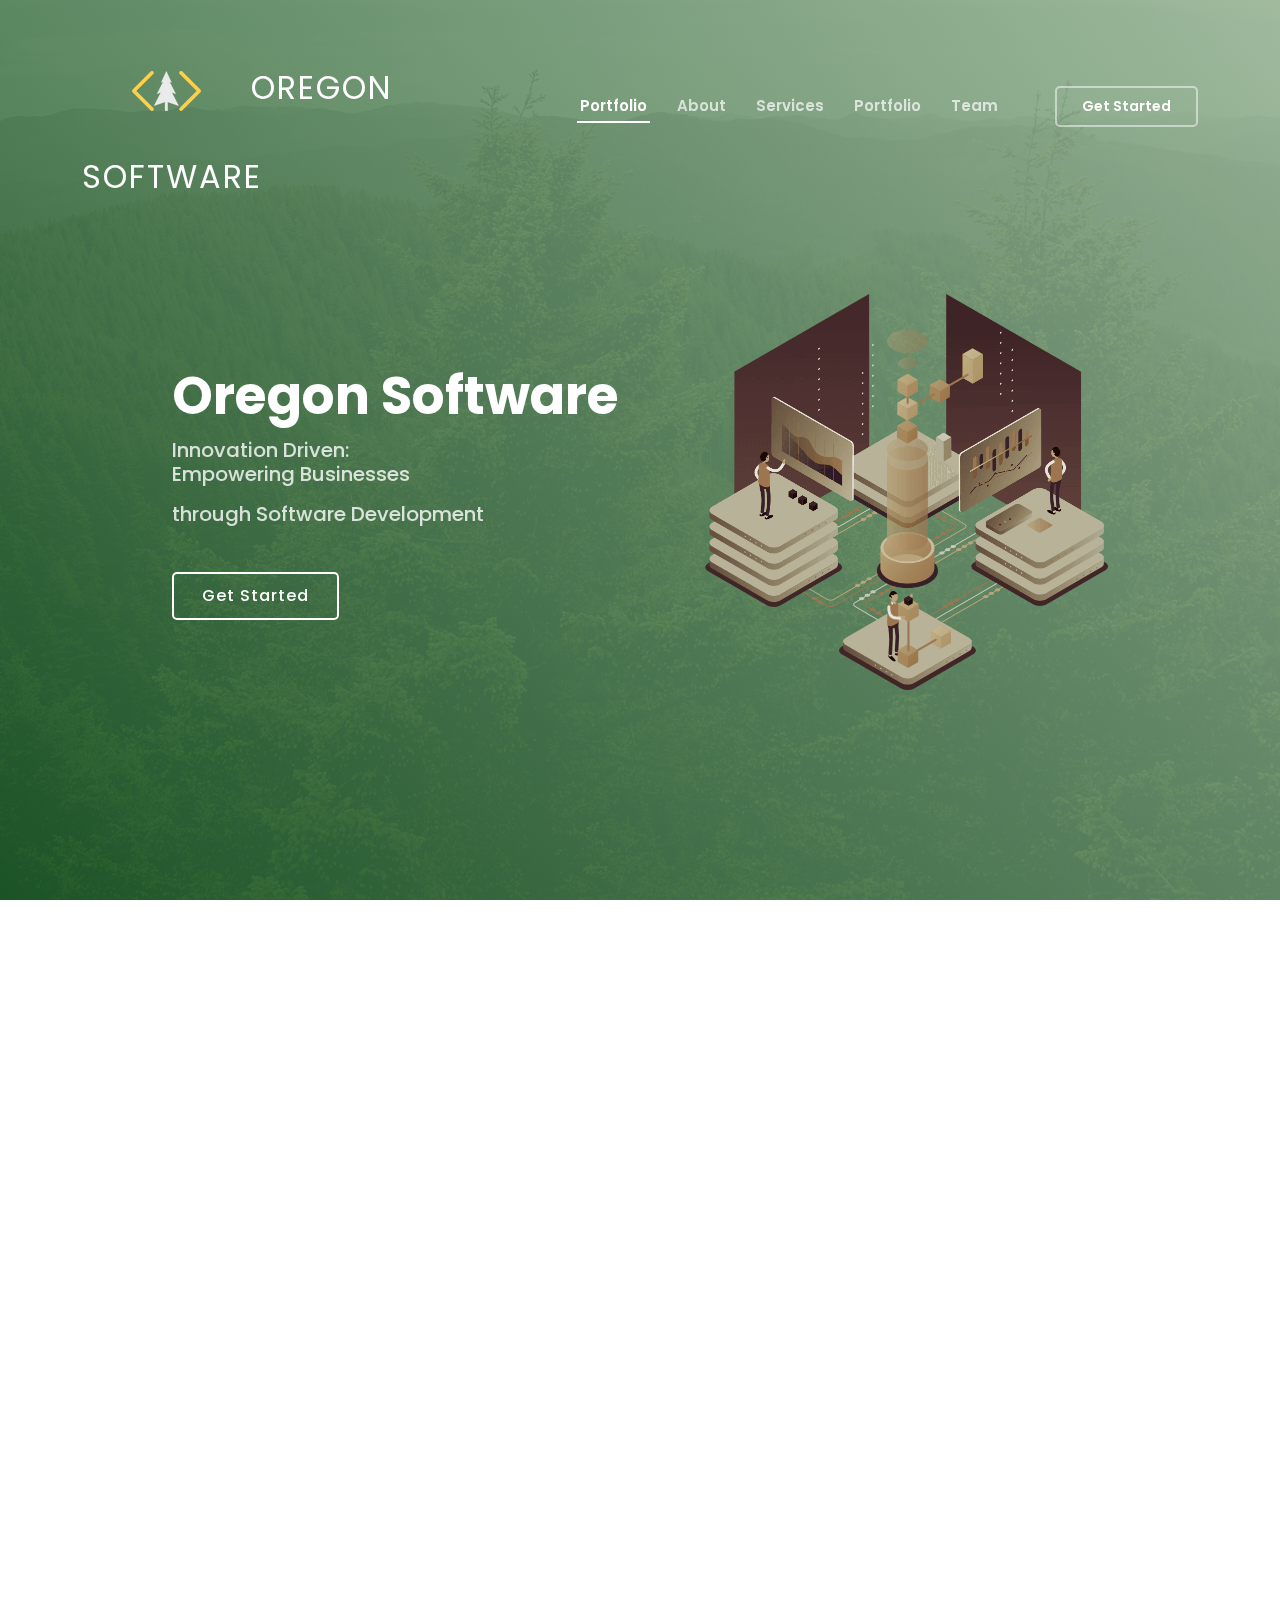
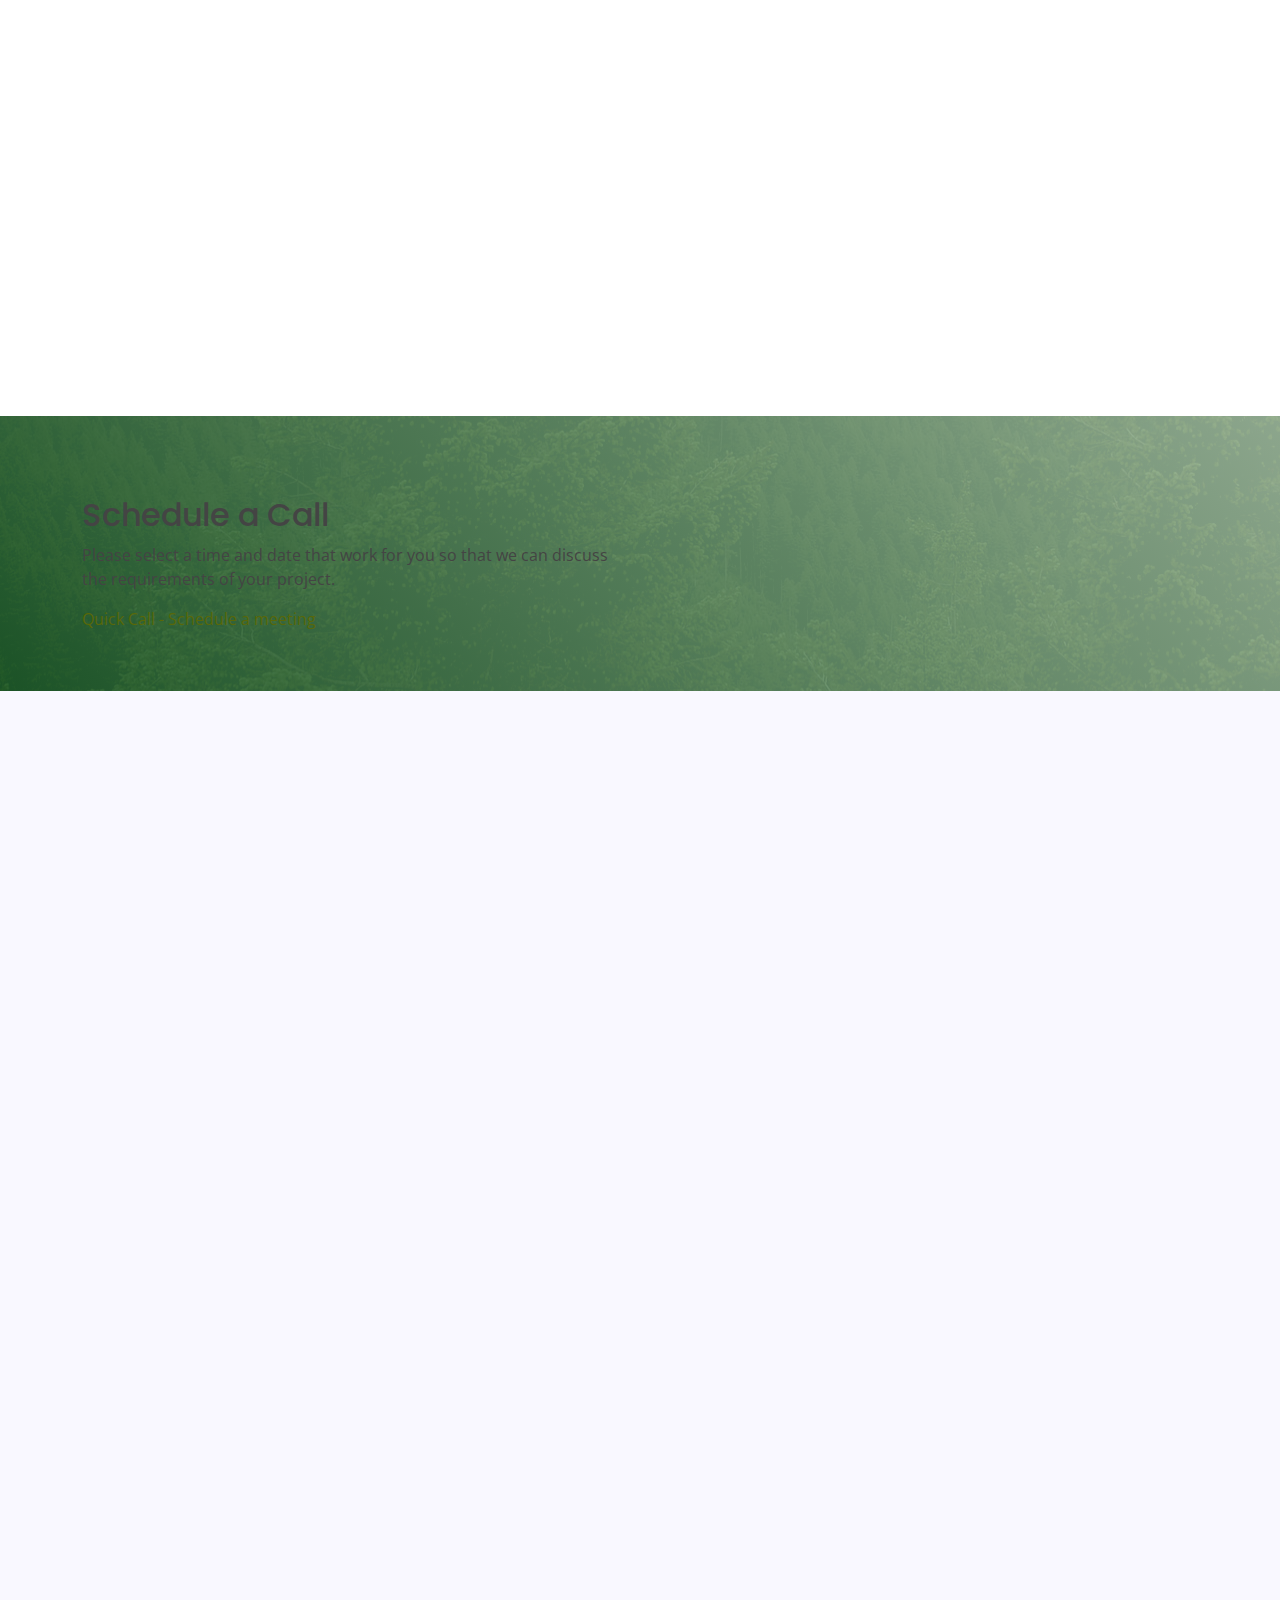
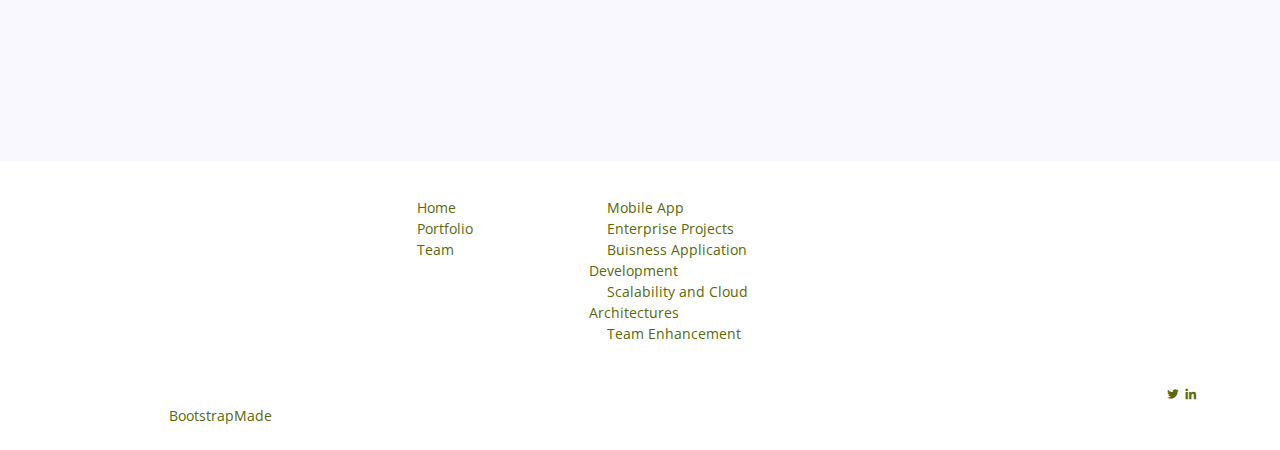
==== commit 294c0c7a: "clean up portfolio and team" ====
--- a/index.html
+++ b/index.html
@@ -42,7 +42,7 @@
           <li><a class="nav-link scrollto active" href="portfolio-details.html">Portfolio</a></li>
           <li><a class="nav-link scrollto" href="#about">About</a></li>
           <li><a class="nav-link scrollto" href="#services">Services</a></li>
-          <li><a class="nav-link scrollto" href="#pricing">Pricing</a></li>
+          <li><a href="portfolio.html">Portfolio</a></li>
           <li><a href="team.html">Team</a></li>
           <li><a class="getstarted scrollto" href="#about">Get Started</a></li>
         </ul>
@@ -193,91 +193,7 @@
 
 
 
-    <!-- ======= Testimonials Section ======= -->
-    <section id="testimonials" class="testimonials section-bg">
-      <div class="container" data-aos="fade-up">
-
-        <div class="section-title">
-          <h2>Testimonials</h2>
-          <p>These are 100% "real" testimonials, and "not" generated by an AI in the style of a celebrity.  Transparency!</p>
-        </div>
-
-        <div class="testimonials-slider swiper" data-aos="fade-up" data-aos-delay="100">
-          <div class="swiper-wrapper">
-
-            <div class="swiper-slide">
-              <div class="testimonial-item">
-                <p>
-                  <i class="bx bxs-quote-alt-left quote-icon-left"></i>
-                  I was skeptical at first, but after attending the radical software development training, I realized that my entire life had been leading up to that moment. I finally found my true purpose in life: to debug code until the wee hours of the morning. Thank you, radical software development training, for showing me the light!
-                  <i class="bx bxs-quote-alt-right quote-icon-right"></i>
-                </p>
-                <img src="assets/img/testimonials/andy.jpeg" class="testimonial-img" alt="">
-                <h3>Andy Kaufman</h3>
-                <h4>CTO &amp; Founder</h4>
-              </div>
-            </div><!-- End testimonial item -->
-
-            <div class="swiper-slide">
-              <div class="testimonial-item">
-                <p>
-                  <i class="bx bxs-quote-alt-left quote-icon-left"></i>
-                  Before I started radical software therapy, I thought I was losing my mind. My code was buggy, my deadlines were looming, and my boss was breathing down my neck. But after just one session, I felt like a new man. They helped me work through my issues with debugging and gave me some great tips for managing my stress. Now, I'm a lean, mean, coding machine! Thanks, radical software therapy, for giving me the tools to succeed!
-                  <i class="bx bxs-quote-alt-right quote-icon-right"></i>
-                </p>
-                <img src="assets/img/testimonials/katz.jpg" class="testimonial-img" alt="">
-                <h3>Dr. Katz</h3>
-                <h4>Backend Developer</h4>
-              </div>
-            </div><!-- End testimonial item -->
-
-            <div class="swiper-slide">
-              <div class="testimonial-item">
-                <p>
-                  <i class="bx bxs-quote-alt-left quote-icon-left"></i>
-                  Let me tell you something, folks. Before I attended the radical software development training, I was just another angry man shouting at his computer. But now, I'm an angry man who knows how to shout at his computer with purpose. If you want to unleash your inner rage and turn it into something productive, this training is for you!
-                  <i class="bx bxs-quote-alt-right quote-icon-right"></i>
-                </p>
-                <img src="assets/img/testimonials/lewis.jpeg" class="testimonial-img" alt="">
-                <h3>Lewis Black</h3>
-                <h4>UX/UI</h4>
-              </div>
-            </div><!-- End testimonial item -->
-
-            <div class="swiper-slide">
-              <div class="testimonial-item">
-                <p>
-                  <i class="bx bxs-quote-alt-left quote-icon-left"></i>
-                  I was a bit intimidated by the whole programming thing, but the radical software development training made it accessible and fun. I never thought I'd say this, but I actually enjoy writing code now. It's like solving a puzzle, except the puzzle is constantly changing and sometimes frustrating. Thanks for the challenge, radical software development training!
-                  <i class="bx bxs-quote-alt-right quote-icon-right"></i>
-                </p>
-                <img src="assets/img/testimonials/janeane.jpg" class="testimonial-img" alt="">
-                <h3>Janeane Garofalo</h3>
-                <h4>Freelance Data Scientist</h4>
-              </div>
-            </div><!-- End testimonial item -->
-
-            <div class="swiper-slide">
-              <div class="testimonial-item">
-                <p>
-                  <i class="bx bxs-quote-alt-left quote-icon-left"></i>
-                  I just had to come back and tell you folks about the impact the radical software development training had on my life. I used to be a stand-up comedian, but now I'm a sit-down programmer. I don't know what that means, but I do know that I'm making more money and getting more laughs. Thanks, radical software development training, for giving me a new lease on life!
-                  <i class="bx bxs-quote-alt-right quote-icon-right"></i>
-                </p>
-                <img src="assets/img/testimonials/andy.jpeg" class="testimonial-img" alt="">
-                <h3>Andy Kaufman (again)</h3>
-                <h4>Pro Wrestler</h4>
-              </div>
-            </div><!-- End testimonial item -->
-
-          </div>
-          <div class="swiper-pagination"></div>
-        </div>
-
-      </div>
-    </section><!-- End Testimonials Section -->
-
-    
+
    
 
     
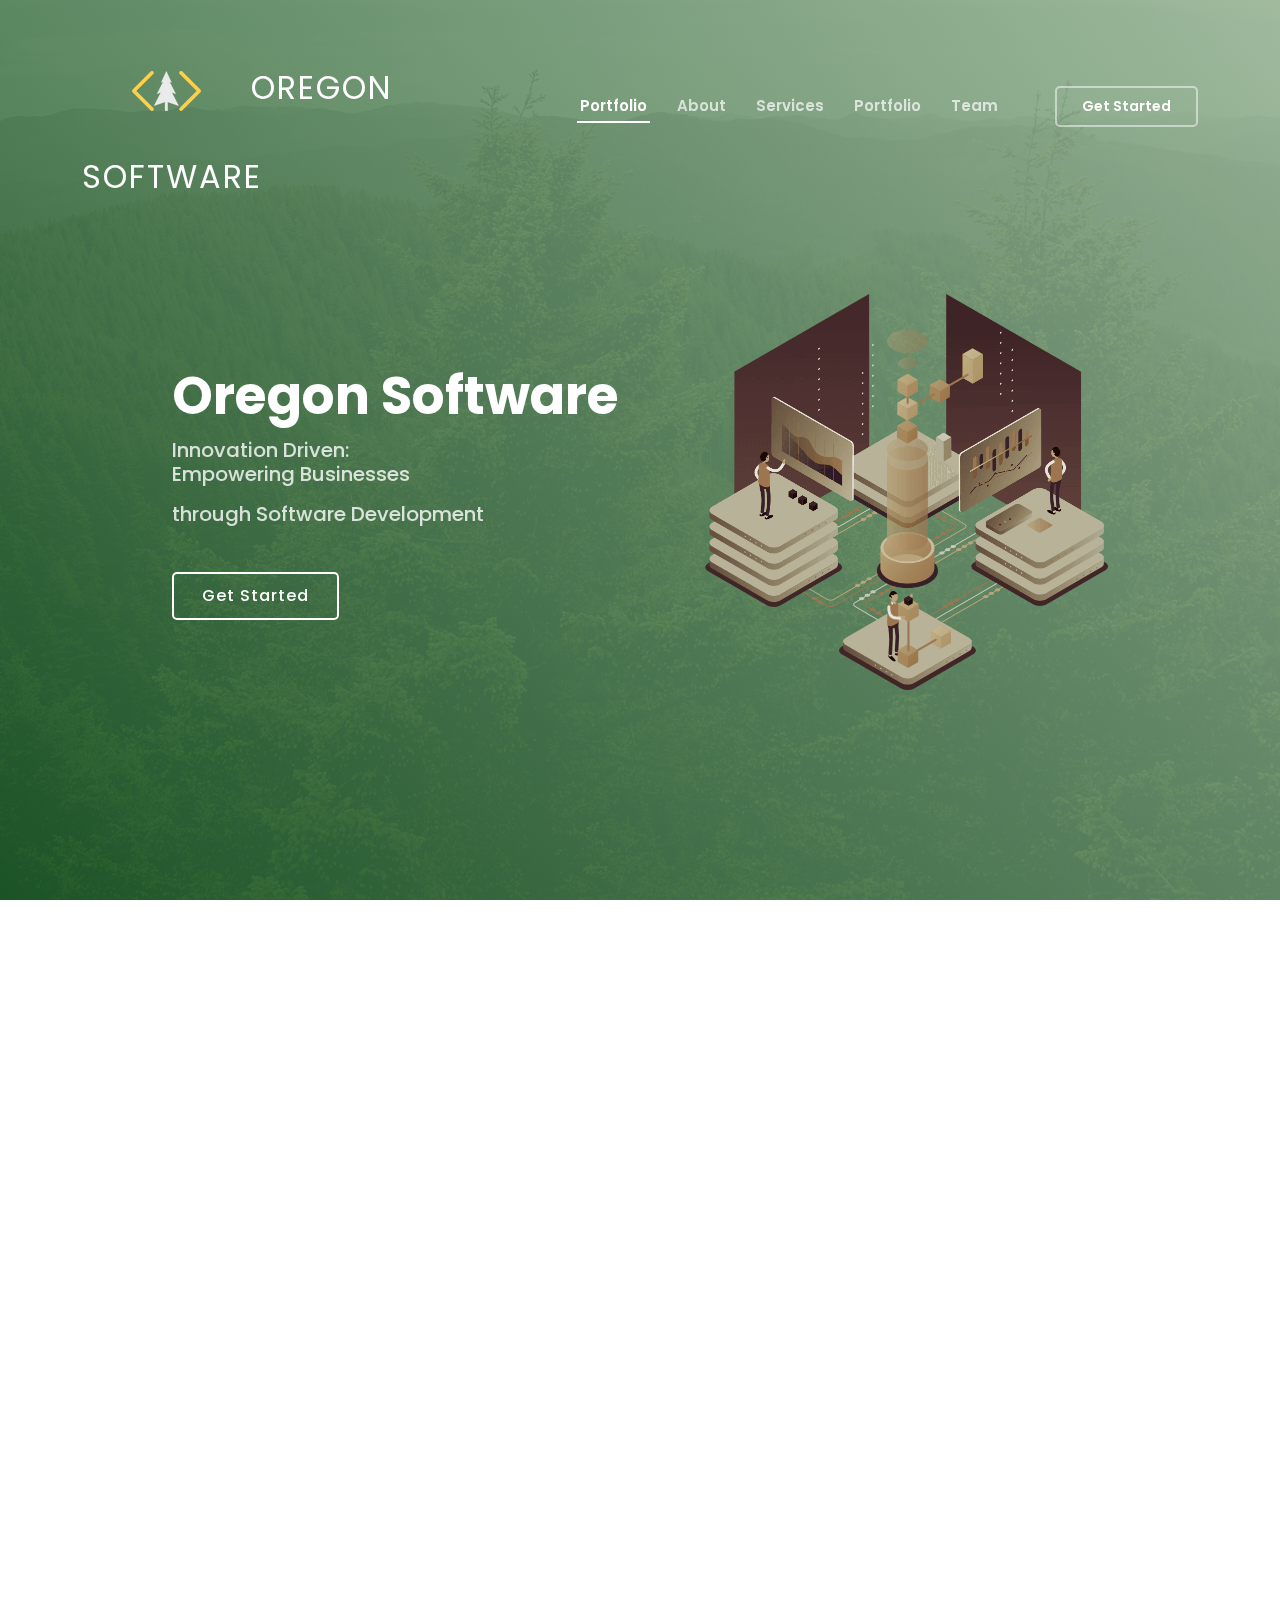
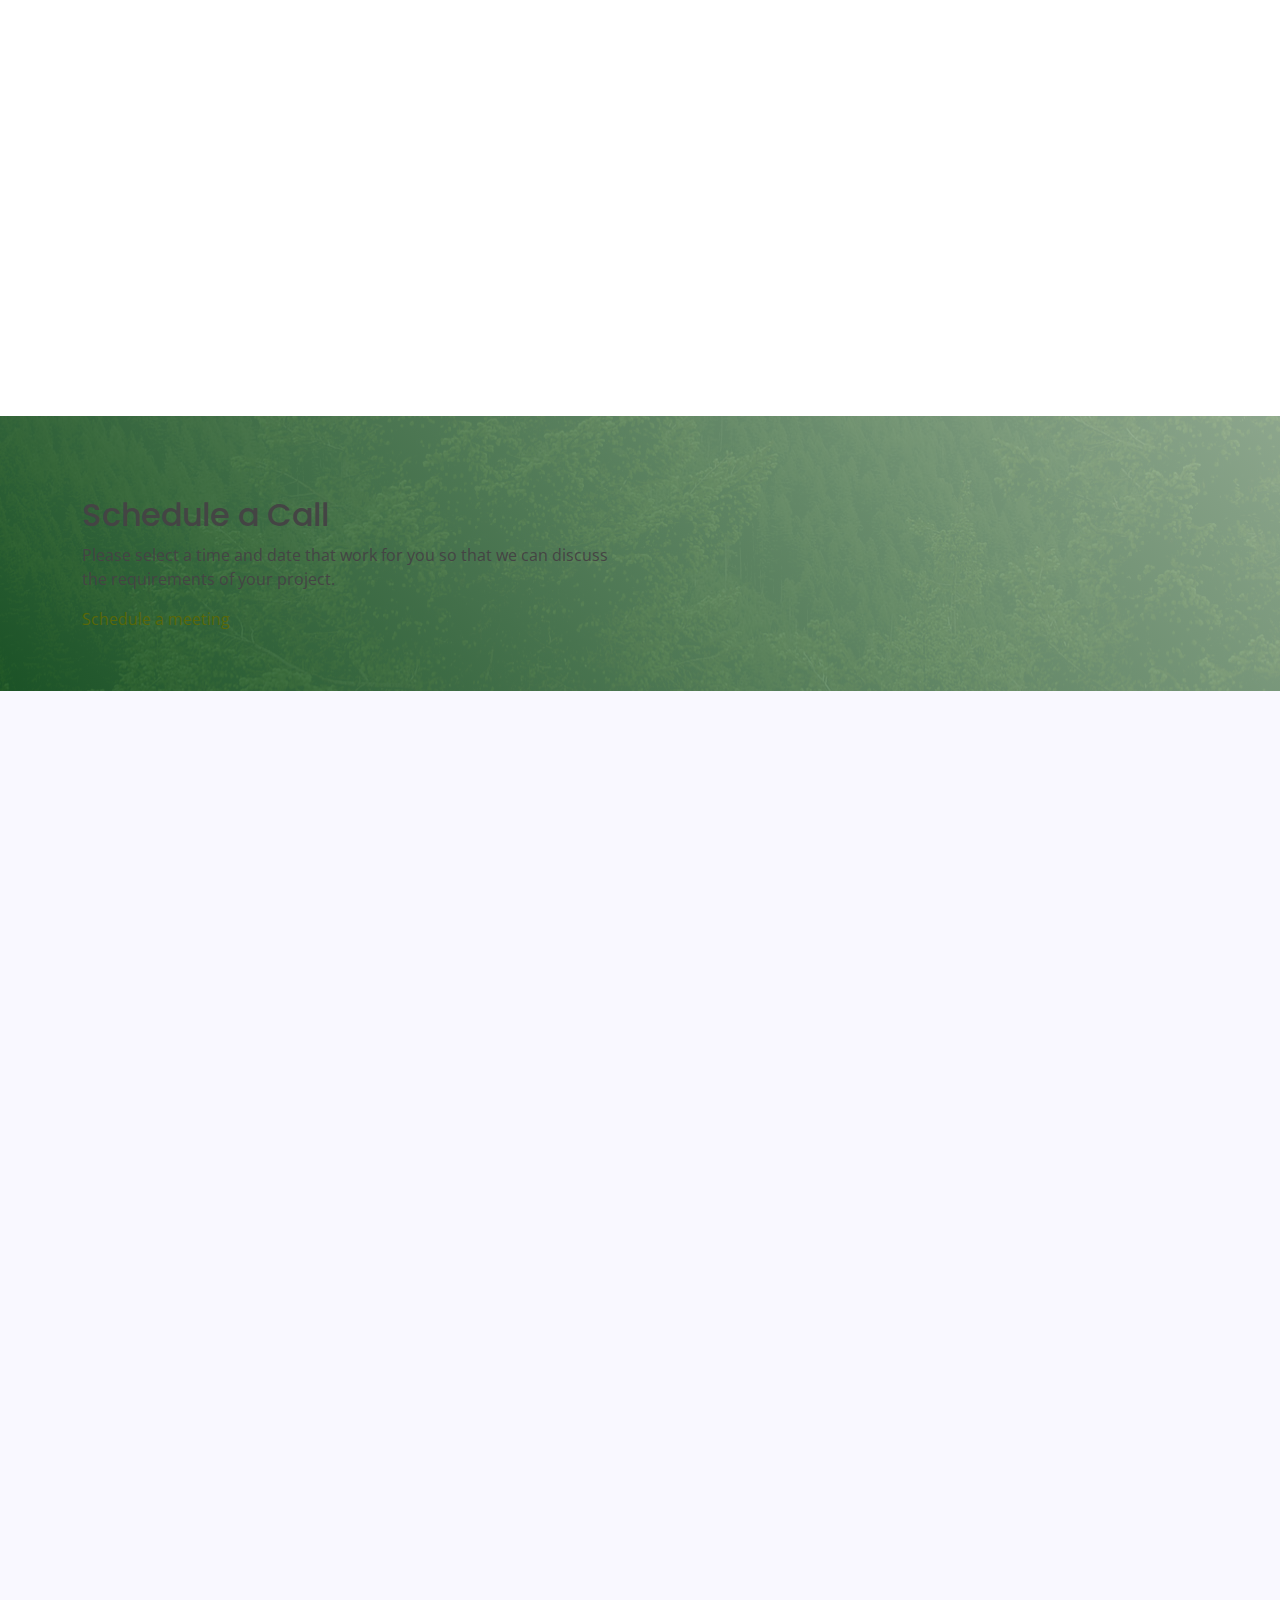
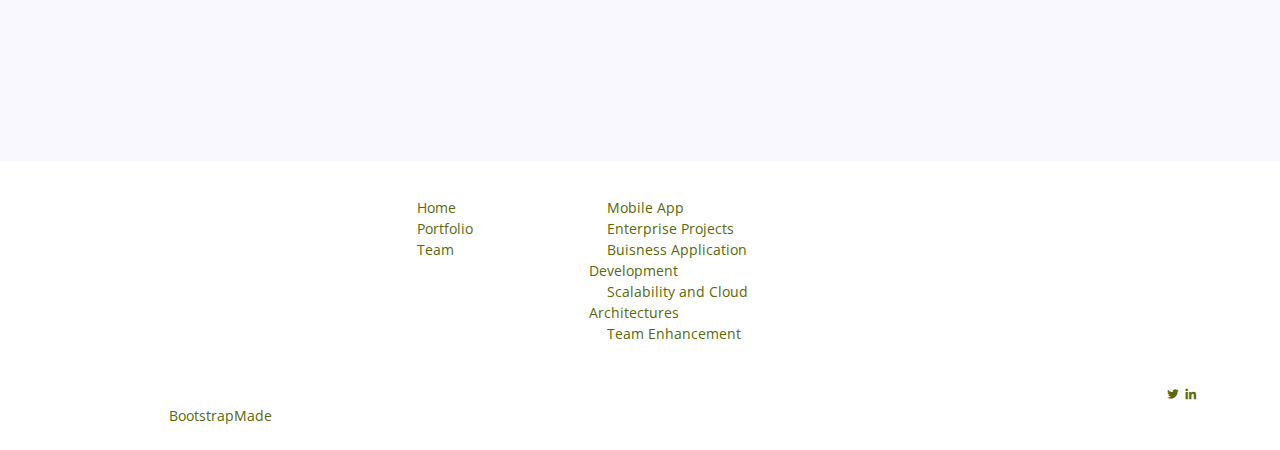
==== commit 83022b1e: "cal" ====
--- a/index.html
+++ b/index.html
@@ -120,7 +120,7 @@
             <p>Please select a time and date that work for you so that we can discuss the requirements of your project.</p>
             <!-- Calendar inline widget -->
             <script type="text/javascript" async src="https://static.zcal.co/embed/v1/embed.js"></script>
-            <div class="zcal-inline-widget"><a href="https://zcal.co/i/DWUW3Bte">Quick Call - Schedule a meeting</a></div>
+            <div class="zcal-inline-widget"><a href="https://zcal.co/oregonsoftware">Schedule a meeting</a></div>
           </div>
 
         </div>
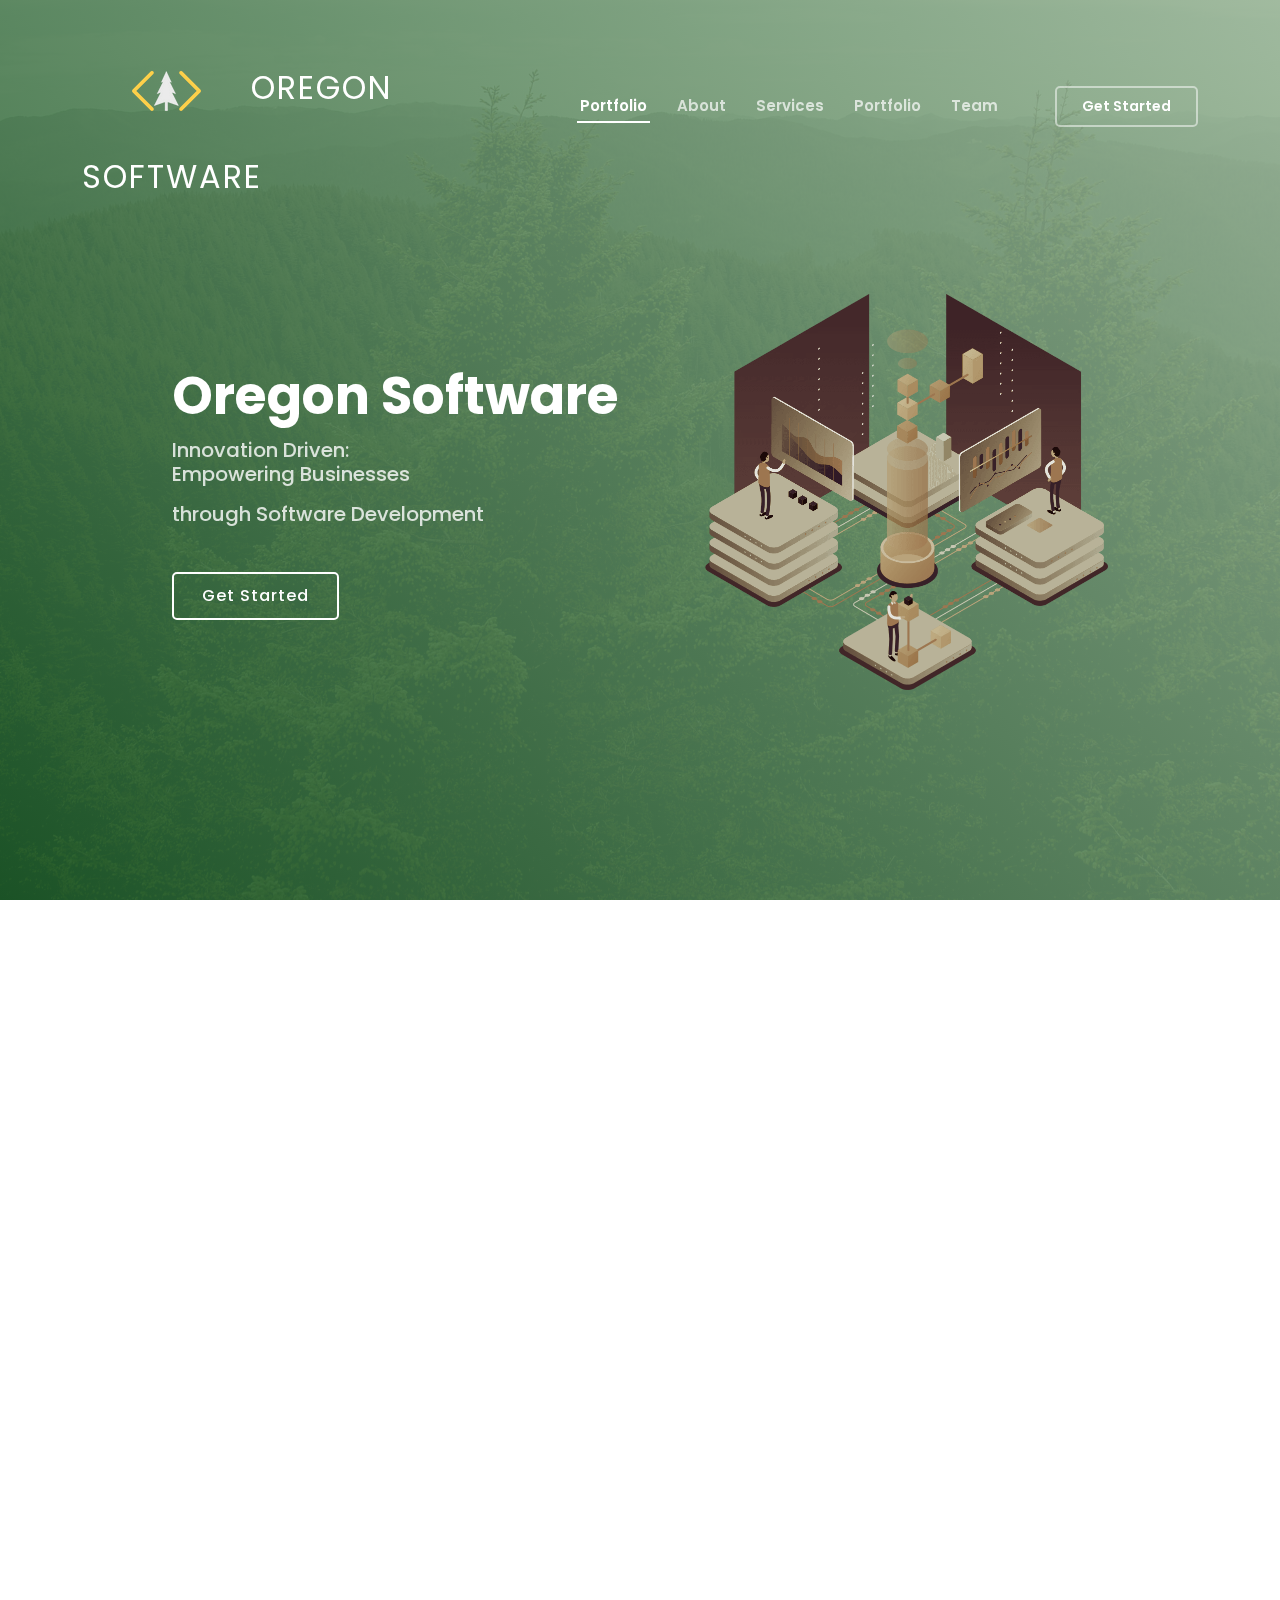
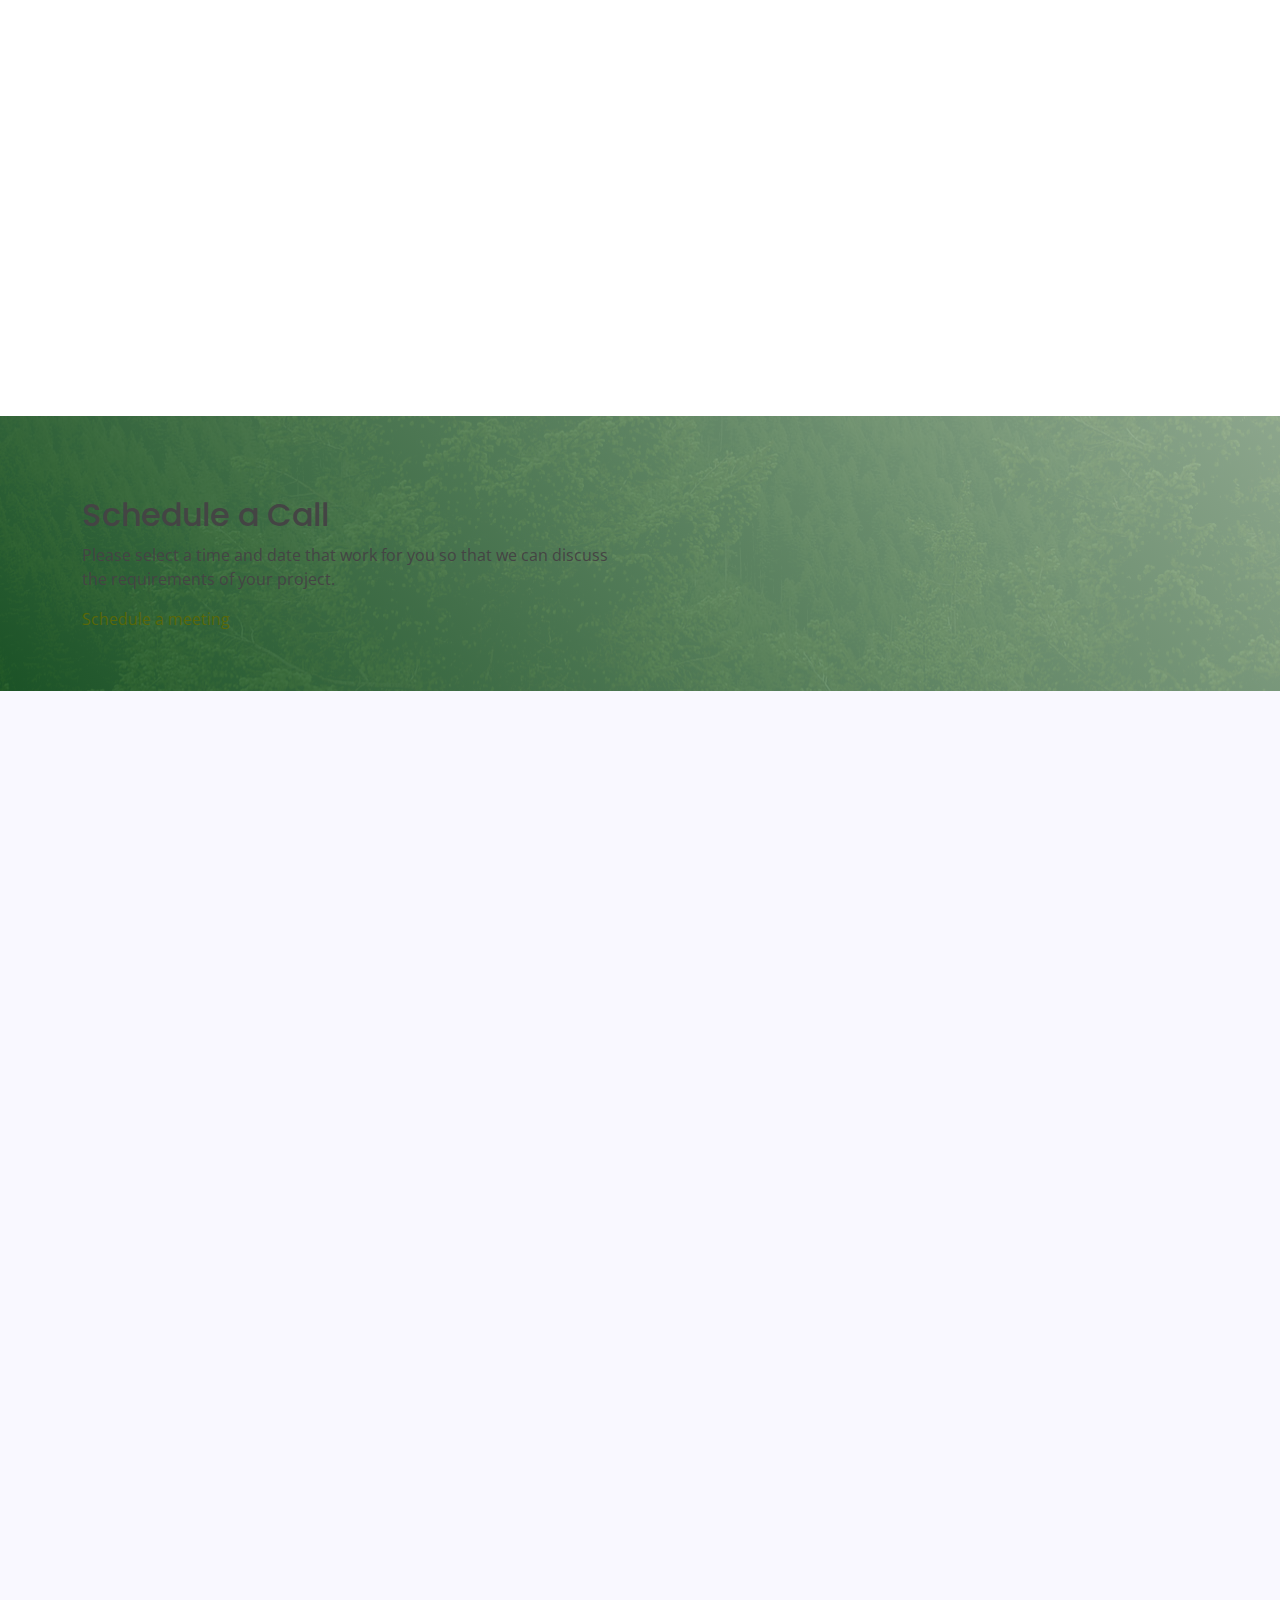
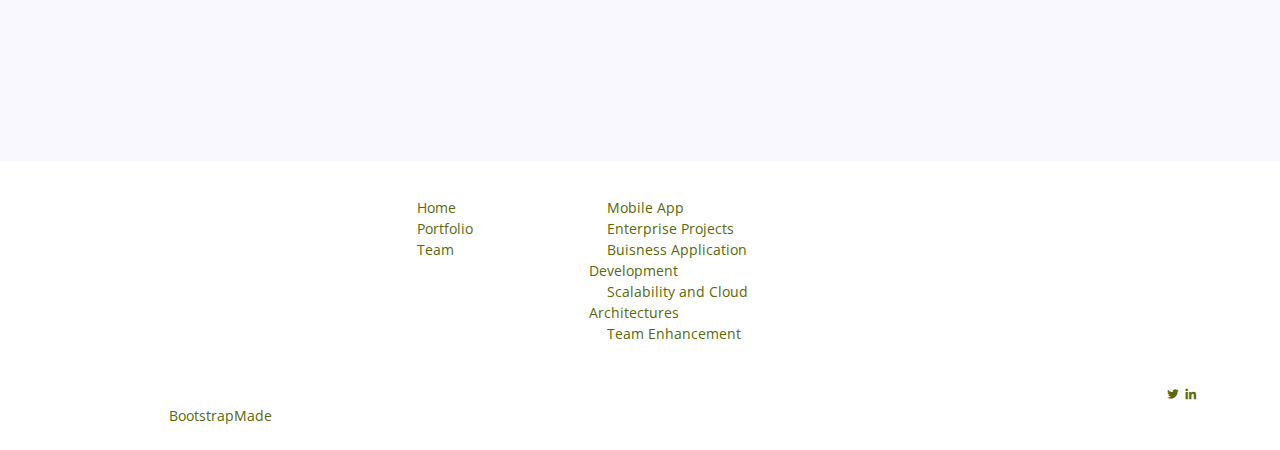
==== commit 7289932e: "missing image and fonts" ====
--- a/index.html
+++ b/index.html
@@ -5,7 +5,7 @@
   <meta charset="utf-8">
   <meta content="width=device-width, initial-scale=1.0" name="viewport">
 
-  <title>Oregons Software</title>
+  <title>Oregon Software</title>
   <meta name="description" content="">
   <meta name="keywords" content="">
 
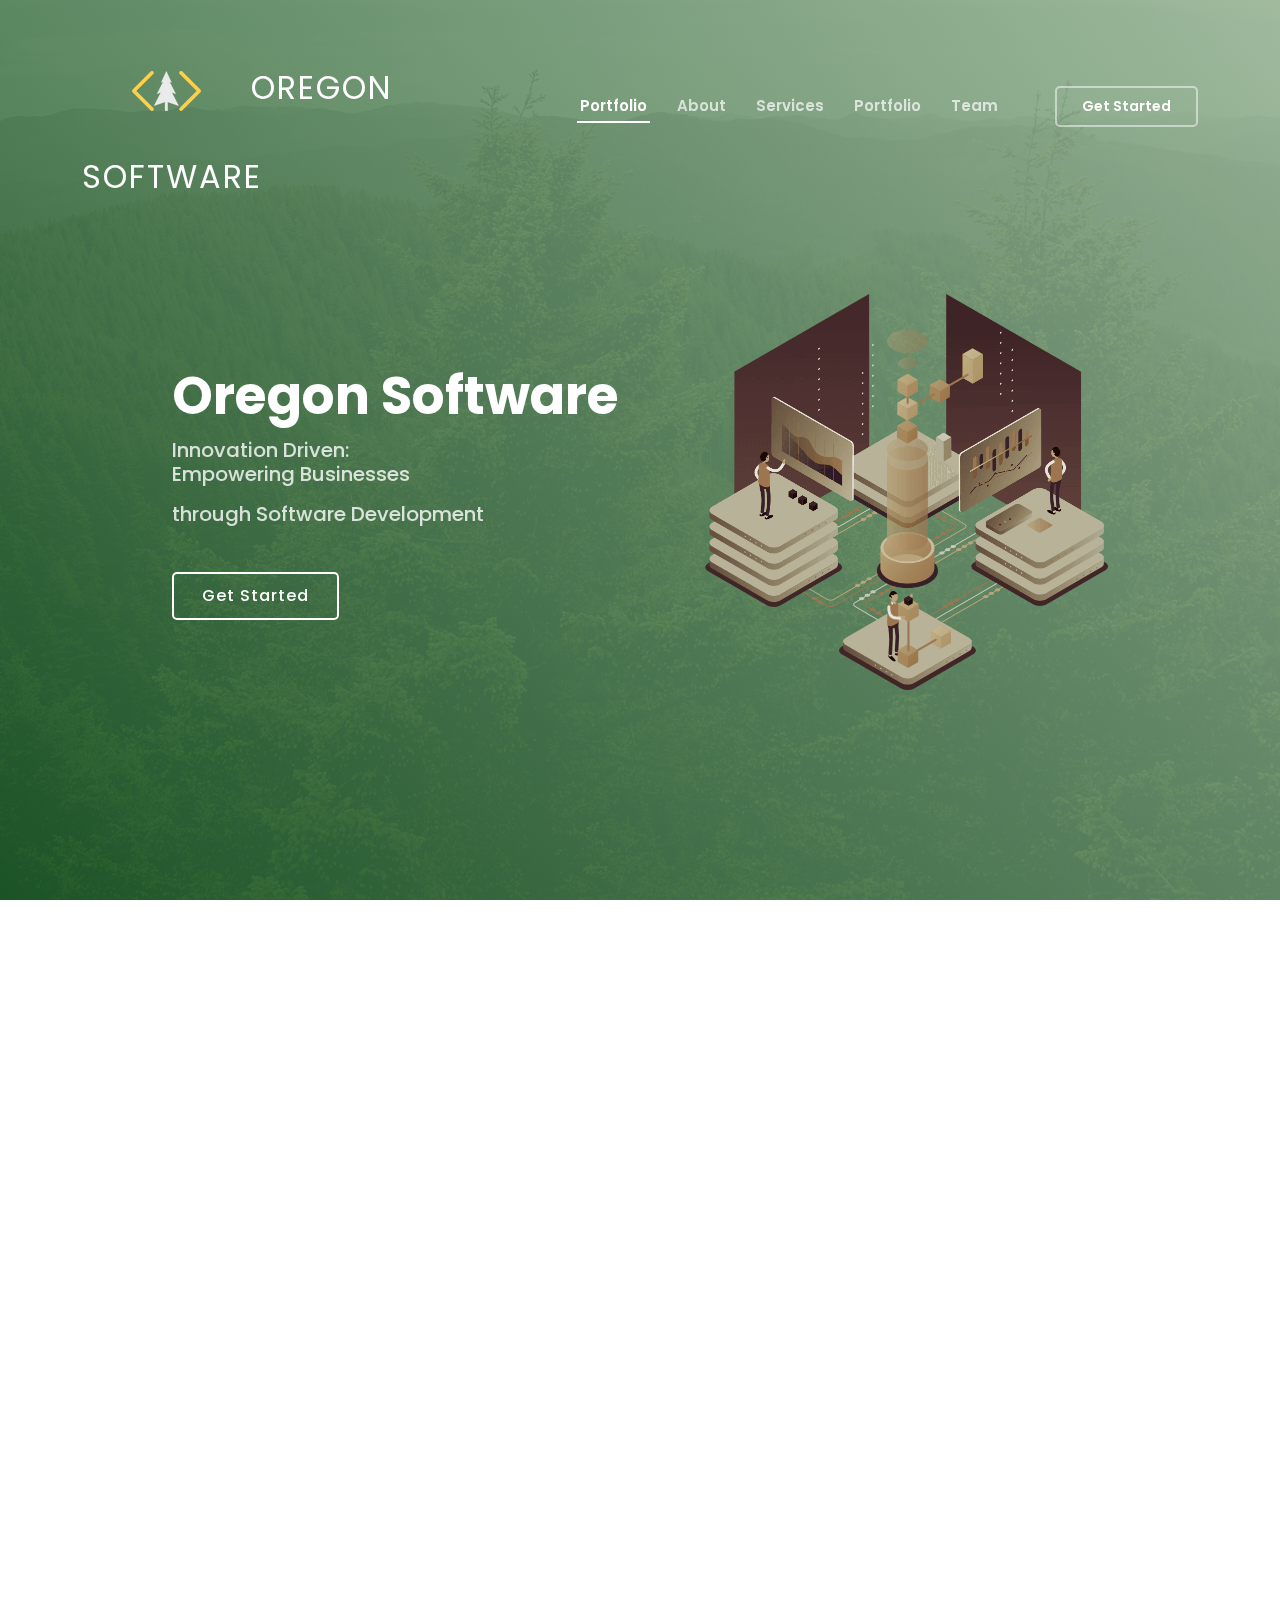
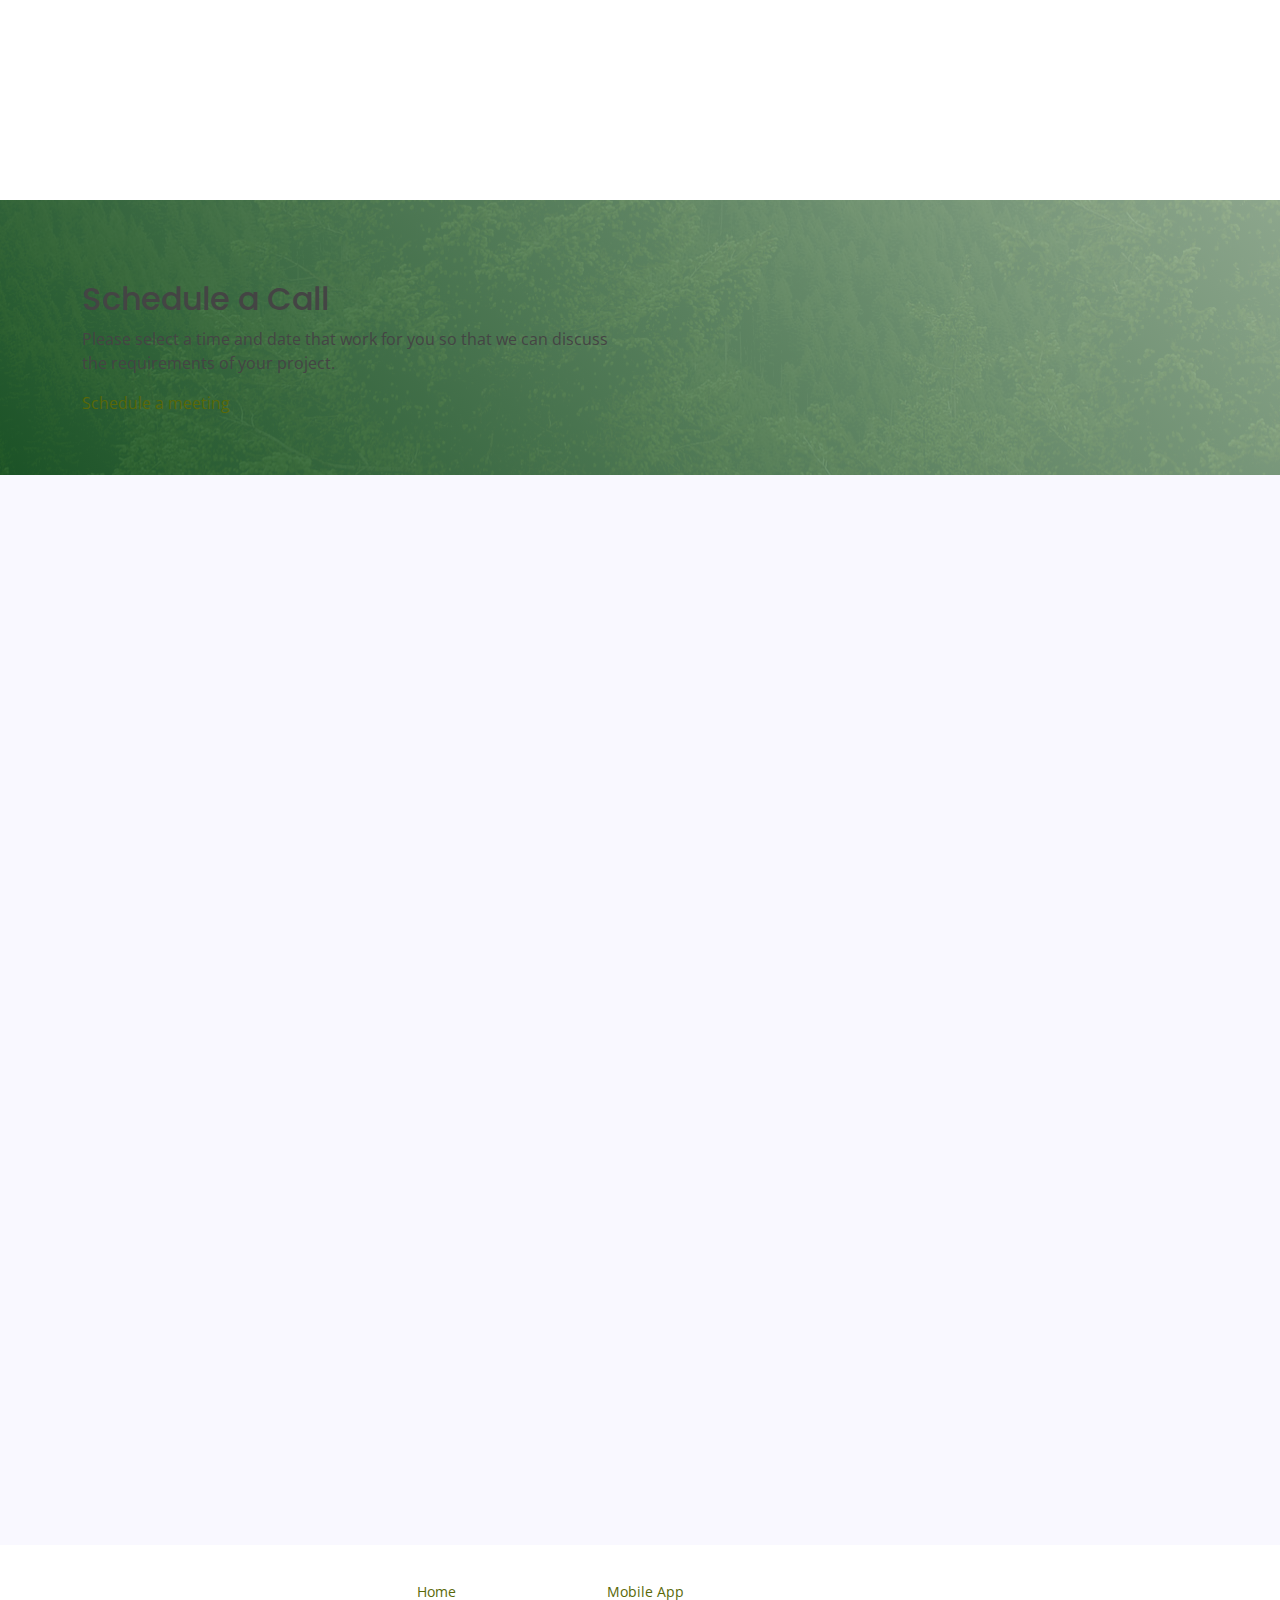
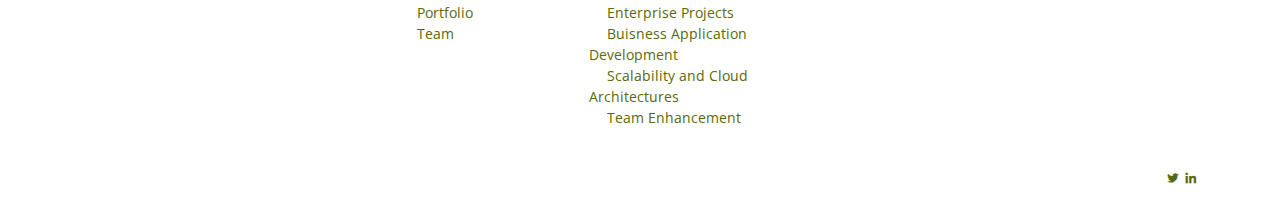
==== commit 9ad78dc9: "clean up" ====
--- a/index.html
+++ b/index.html
@@ -82,28 +82,18 @@
           </div>
           <div class="col-lg-6 pt-4 pt-lg-0 order-2 order-lg-1 content" data-aos="fade-right">
             <h1>Our Mission</h1>
-            <p>Oregon Software provides a whole value proposition that includes business advice, online and mobile development, 
-              and accelerated growth. We offer a special blend of services and act as an accelerator, helping businesses succeed.</p> 
-              <ul>
-                <li>Accelerating Growth: By leveraging our knowledge and agile approaches,
-                   we speed the development cycle, helping companies achieve a competitive edge and launch their products more quickly.</li>
-                <li>Excellence in Web and Mobile Development: Our team of talented developers has a specialization in producing excellent Web and Mobile applications. We make use of the most recent
-                   technological advancements and market best practices to create dependable, scalable, and user-friendly solutions that complement the objectives and target market of our clients.</li>
-                <li>Business Consultation: Our services extend beyond coding. To fully comprehend our client's business goals, market dynamics, and difficulties,
-                  our devoted consultants collaborate directly with them. 
-                  We offer specialized solutions that are suited to their needs and offer strategic advice to ensure that technology and business objectives are aligned.</li>
-                <li>Product Wizards: We are aware that designing intuitive and user-friendly experiences is essential for success. Our team
-                   specializes in creating product wizards that lead customers through difficult tasks, making their experience easier and increasing engagement. 
-                </li>
-                </ul>
-                <h2>Oregon Software's Advantages</h2>
-                <ul>
-                <li>Architectural Tools, Budgets, and Timelines: By using our Cloud App Insights, we assist clients in selecting the best frameworks, technologies, and tools for creating
-                   scalable, effective solutions. In order to keep projects on schedule and under budget, we also help define realistic budgets and schedules.</li>
-                <li>Accelerator-like Approach: Our business functions more like an accelerator than a conventional development organization. We help firms negotiate 
-                  the difficulties of product creation, go-to-market strategies, and growth by providing mentorship, advice, and support, which leads to quicker growth and success. </li>
-              
-              </ul>
+            <p>Oregon Software offers a comprehensive value proposition, including business advice, web and mobile development, and accelerated growth.</p>
+            <ul>
+              <li><strong>Accelerating Growth:</strong> Leveraging our expertise and agile approaches, we speed up the development cycle, helping companies achieve a competitive edge.</li>
+              <li><strong>Web and Mobile Development:</strong> Our team specializes in creating excellent web and mobile applications using the latest technologies and best practices.</li>
+              <li><strong>Business Consultation:</strong> We provide strategic advice and tailored solutions to align technology with business objectives.</li>
+              <li><strong>Product Wizards:</strong> We design intuitive product wizards that guide users through complex tasks, enhancing their experience and engagement.</li>
+            </ul>
+            <h2>Our Advantages</h2>
+            <ul>
+              <li><strong>Architectural Tools:</strong> We help clients choose the best frameworks and tools for scalable solutions, and assist in defining realistic budgets and timelines.</li>
+              <li><strong>Accelerator Approach:</strong> Acting like an accelerator, we provide mentorship, guidance, and support to navigate product development and growth challenges.</li>
+            </ul>
             <a href="#counts" class="read-more">Get Started! <i class="bi bi-long-arrow-right"></i></a>
           </div>
         </div>
@@ -244,13 +234,6 @@
           <div class="copyright">
             &copy; Copyright <strong><span>Oregon Software</span></strong>. All Rights Reserved
           </div>
-          <div class="credits">
-            <!-- All the links in the footer should remain intact. -->
-            <!-- You can delete the links only if you purchased the pro version. -->
-            <!-- Licensing information: https://bootstrapmade.com/license/ -->
-            <!-- Purchase the pro version with working PHP/AJAX contact form: https://bootstrapmade.com/techie-free-skin-bootstrap-3/ -->
-            Designed by <a href="https://bootstrapmade.com/">BootstrapMade</a>
-          </div>
         </div>
         <div class="social-links text-center text-md-right pt-3 pt-md-0">
           <a href="https://www.twitter.com/radtherapydev" class="twitter"><i class="bx bxl-twitter"></i></a>
@@ -276,9 +259,6 @@
   <!-- Template Main JS File -->
   <script src="assets/js/main.js"></script>
 
-  <!-- Feth Jokes JS File -->
-  <script src="assets/js/jokes.js"></script>
-
 </body>
 
 </html>